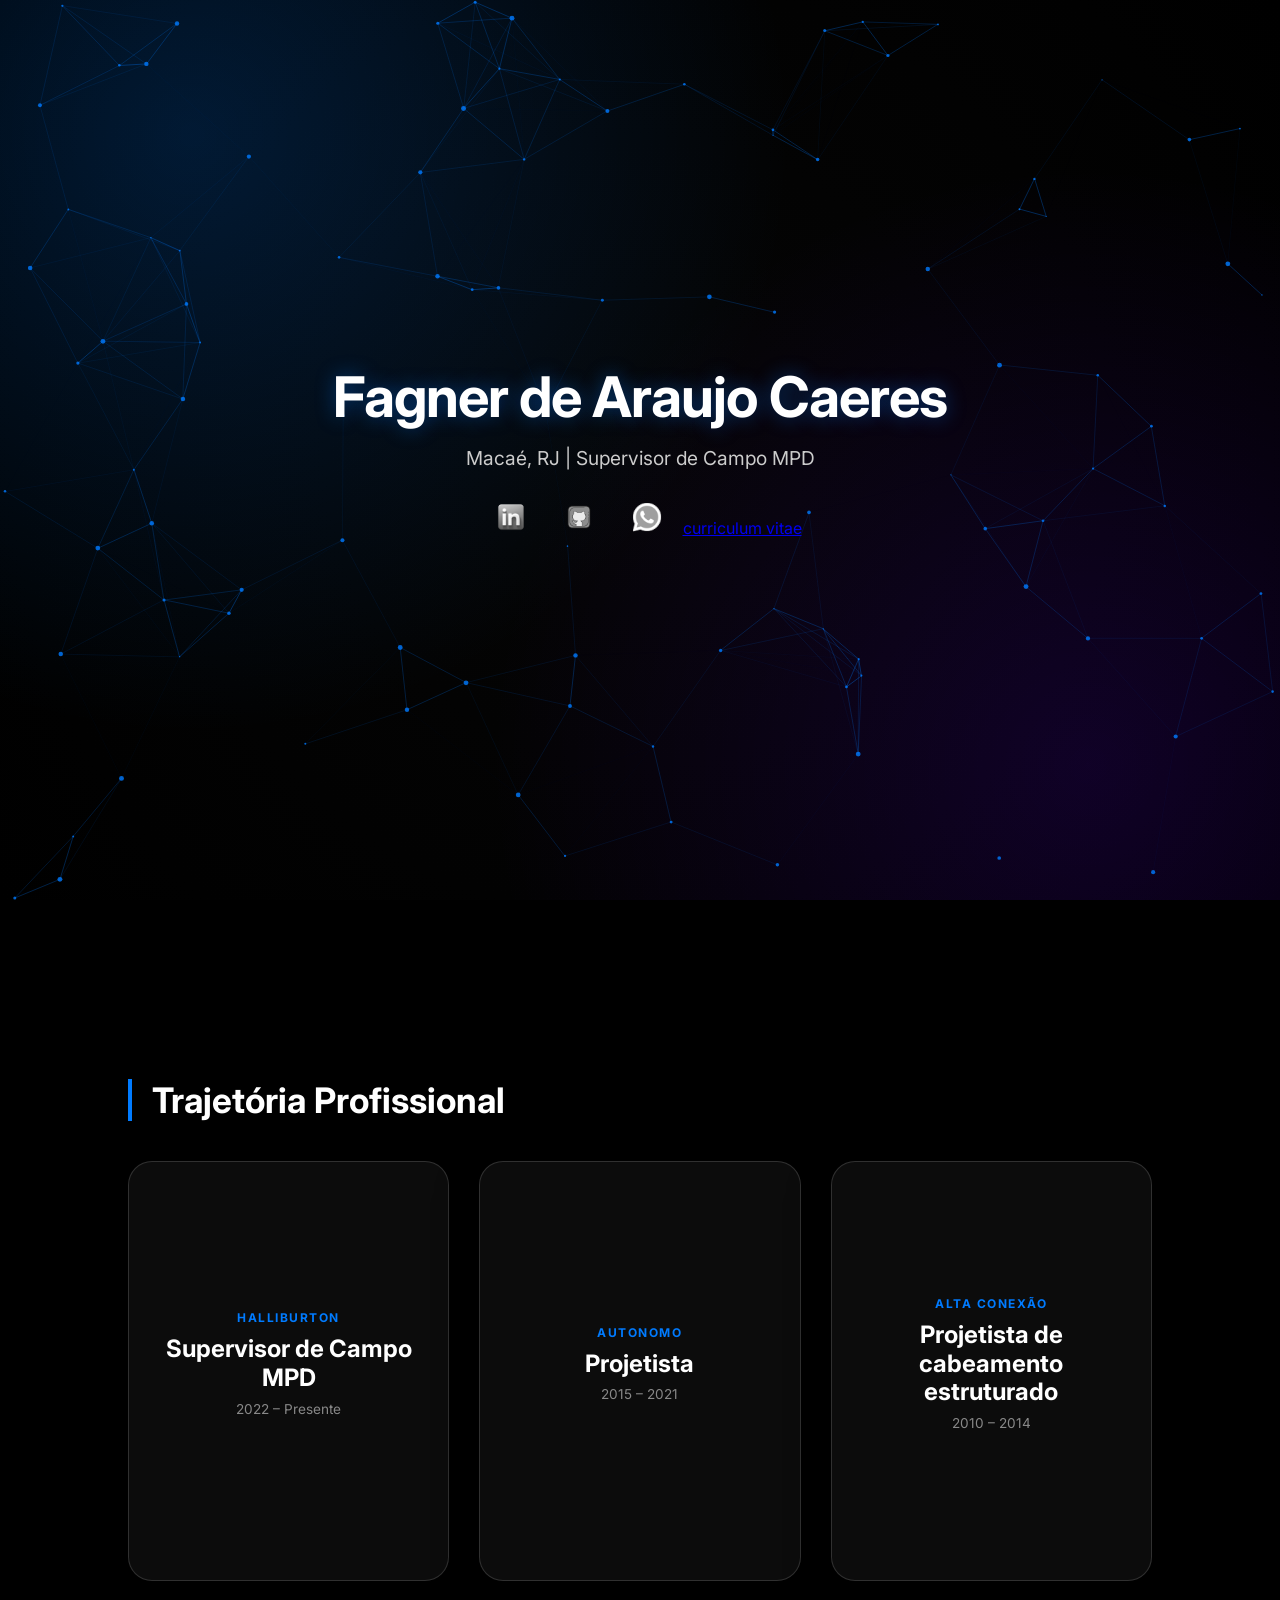
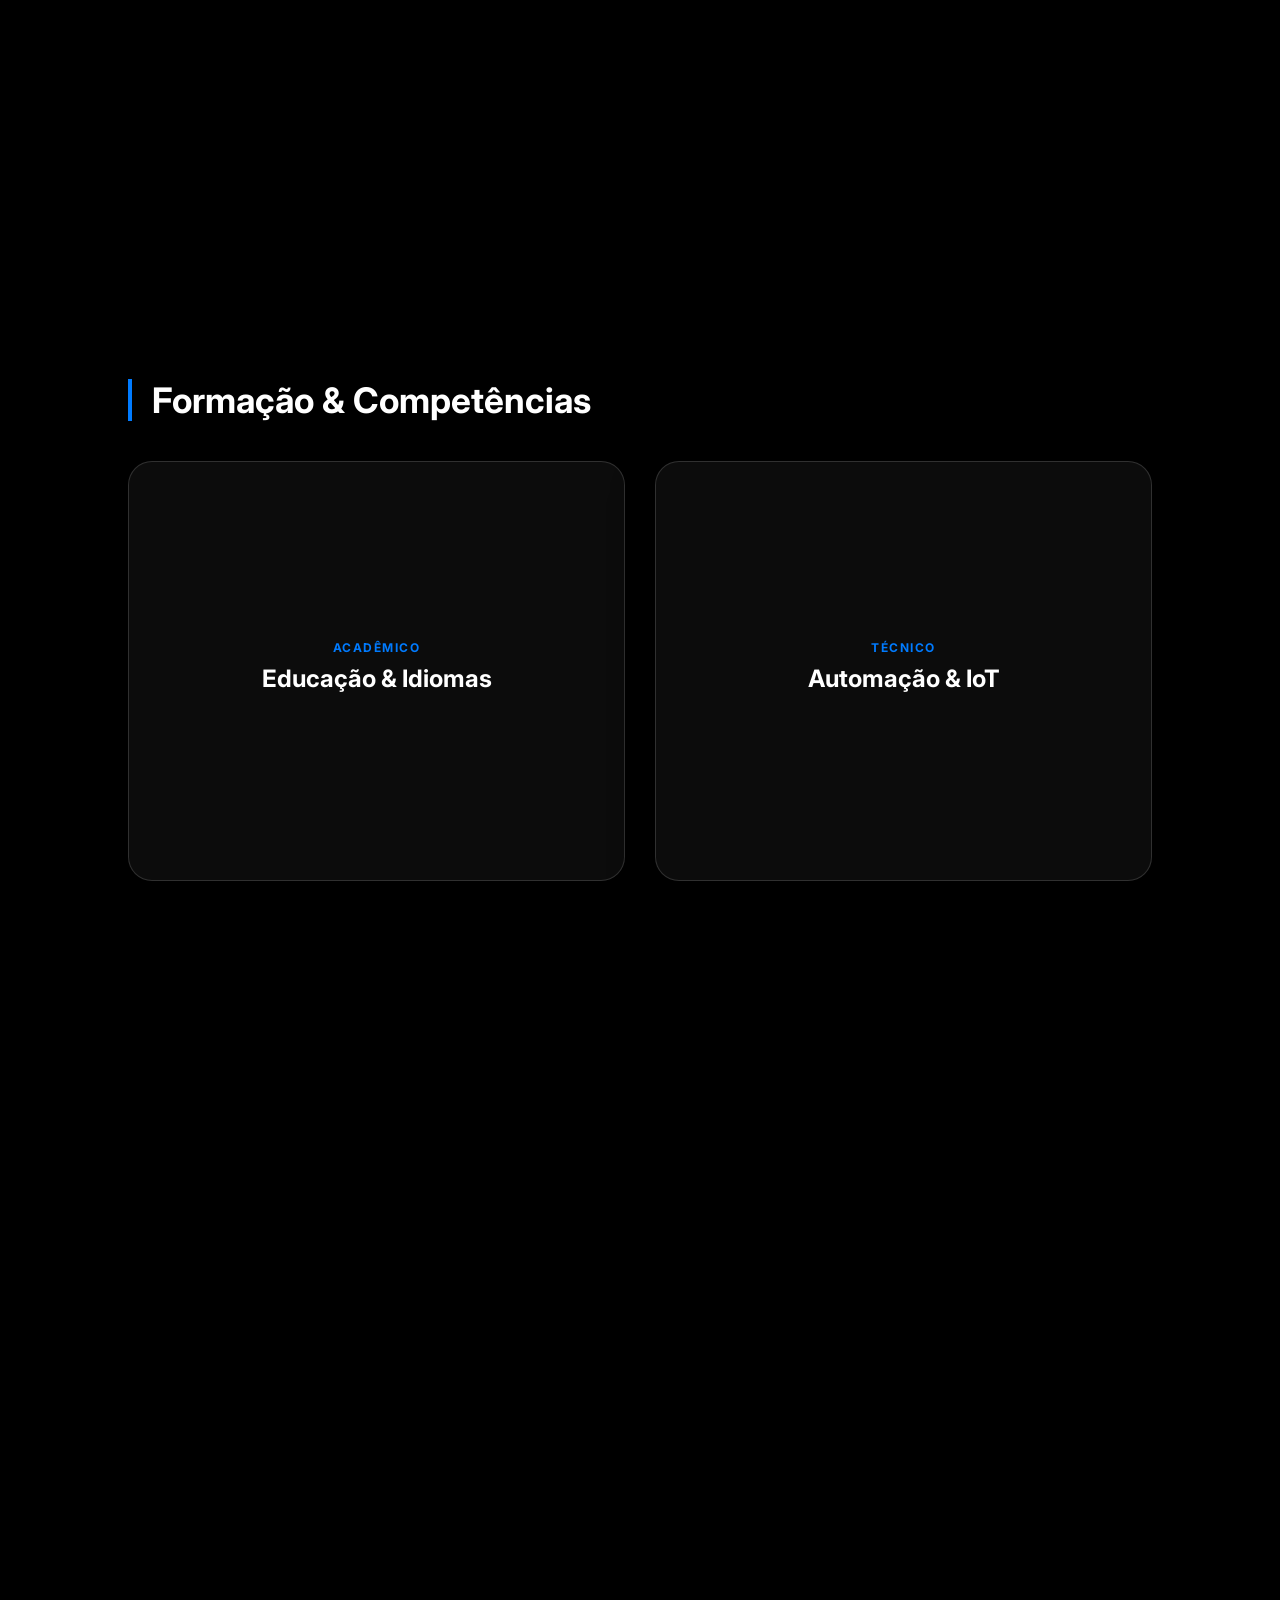
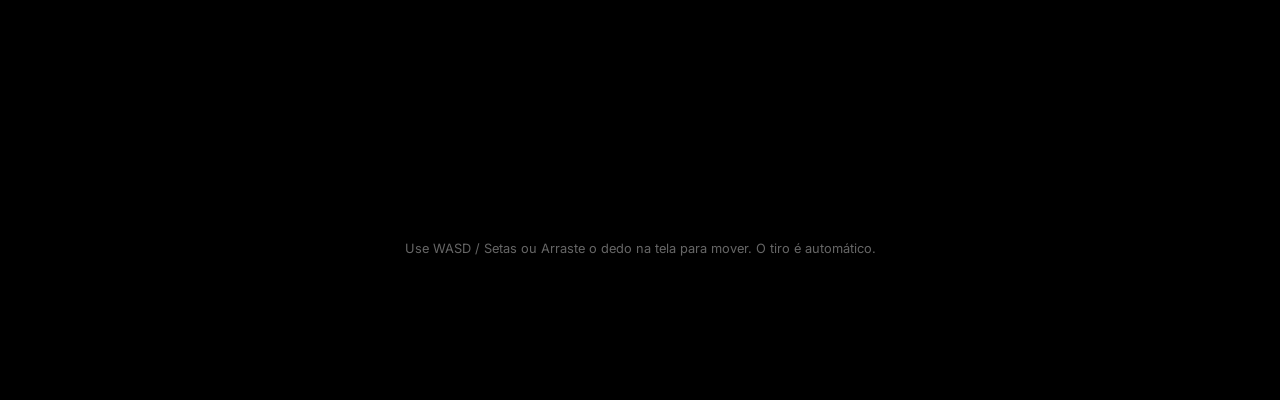
==== index.html @ dc3b594d "CV Curriculum vitae" ====
<!DOCTYPE html>
<html lang="pt-br">
<head>
    <meta charset="UTF-8">
    <meta name="viewport" content="width=device-width, initial-scale=1.0", maximum-scale=1.0, user-scalable=no>
    <title>Fagner Caeres | Automação & IIoT</title>
    <link href="https://fonts.googleapis.com/css2?family=Inter:wght@400;700&display=swap" rel="stylesheet">
    <style>
        :root {
            --bg-color: #000000;
            --accent: #007bff;
            --card-bg: rgba(20, 20, 20, 0.6);
            --bezier: cubic-bezier(0.34, 1.56, 0.64, 1); 
        }

        * { margin: 0; padding: 0; box-sizing: border-box; }

        body {
            font-family: 'Inter', sans-serif;
            background-color: var(--bg-color);
            color: white;
            overflow-x: hidden;
            min-height: 100vh;
        }

        #interactive-bg {
            position: fixed;
            top: 0; left: 0;
            width: 100%; height: 100%;
            z-index: -1;
            background: 
                radial-gradient(circle at 15% 15%, rgba(0, 123, 255, 0.2) 0%, transparent 45%),
                radial-gradient(circle at 85% 85%, rgba(100, 0, 255, 0.15) 0%, transparent 45%),
                radial-gradient(circle at 50% 50%, #050505 0%, #000 100%);
        }

        section { padding: 80px 10%; display: flex; flex-direction: column; justify-content: center; min-height: 100vh; }
        
        .hero { text-align: center; }
        .hero h1 { font-size: 3.5rem; letter-spacing: -1px; margin-bottom: 15px; text-shadow: 0 0 20px rgba(0, 123, 255, 0.4); }
        .hero p { color: #ccc; font-size: 1.2rem; }

        h2 { font-size: 2.2rem; margin-bottom: 40px; color: #fff; border-left: 4px solid var(--accent); padding-left: 20px; }

        .grid { 
            display: grid; 
            grid-template-columns: repeat(auto-fit, minmax(320px, 1fr)); 
            gap: 30px; 
            margin-bottom: 40px;
        }

        .flip-card { background-color: transparent; height: 420px; perspective: 2000px; }
        .flip-card-inner { 
            position: relative; width: 100%; height: 100%; 
            transition: transform 0.8s var(--bezier); transform-style: preserve-3d; 
        }
        .flip-card:hover .flip-card-inner { transform: rotateY(180deg) scale(1.03); }

        .flip-card-front, .flip-card-back {
            position: absolute; width: 100%; height: 100%;
            backface-visibility: hidden;
            border-radius: 24px; border: 1px solid rgba(255, 255, 255, 0.15);
            padding: 35px; display: flex; flex-direction: column; justify-content: center;
            backdrop-filter: blur(20px);
            box-shadow: 0 20px 40px rgba(0,0,0,0.5);
        }

        .flip-card-front { background: var(--card-bg); align-items: center; text-align: center; }
        .flip-card-back { 
            background: rgba(10, 10, 10, 0.98); 
            transform: rotateY(180deg); 
            border-color: var(--accent);
            align-items: flex-start;
            justify-content: flex-start;
        }

        .card-title { font-size: 1.5rem; margin-bottom: 8px; color: #fff; line-height: 1.2; }
        .card-subtitle { color: var(--accent); font-weight: 700; text-transform: uppercase; font-size: 0.75rem; letter-spacing: 1.5px; margin-bottom: 10px; }
        .card-date { color: #888; font-size: 0.85rem; margin-bottom: 15px; }

        ul { list-style: none; width: 100%; }
        li { font-size: 0.85rem; color: #ddd; margin-bottom: 10px; padding-left: 18px; position: relative; line-height: 1.4; }
        li::before { content: "•"; position: absolute; left: 0; color: var(--accent); font-size: 1.1rem; }

        .tech-stack { display: flex; gap: 12px; margin-top: auto; padding-top: 15px; flex-wrap: wrap; width: 100%; justify-content: flex-start; }
        .icon-small { width: 24px; height: 24px; }

        .icon-social { width: 34px; height: 34px; filter: grayscale(100%); transition: 0.5s var(--bezier); margin: 0 15px; }
        .icon-social:hover { filter: grayscale(0%); transform: translateY(-8px); }

        .reveal { opacity: 0; transform: translateY(40px); transition: 1s var(--bezier); }
        .reveal.active { opacity: 1; transform: translateY(0); }

        /* --- ESTILOS DO JOGO --- */
        #game-container {
            width: 100%;
            max-width: 800px;
            height: 500px;
            margin: 0 auto;
            position: relative;
            background: #000;
            border: 2px solid var(--accent);
            border-radius: 15px;
            overflow: hidden;
            cursor: crosshair;
            touch-action: none;
        }
        #gameCanvas {
            display: block;
            width: 100%;
            height: 100%;
        }
        .game-overlay {
            position: absolute;
            top: 20px;
            left: 20px;
            pointer-events: none;
        }
        .points-display { font-weight: bold; font-size: 1.2rem; color: #fff; }

        @media (max-width: 768px) { .hero h1 { font-size: 2.5rem; } .flip-card { height: 450px; } #game-container { height: 400px; } }
    </style>
</head>
<body>

    <canvas id="interactive-bg"></canvas>

    <main>
        <section class="hero">
            <h1 class="reveal">Fagner de Araujo Caeres</h1>
            <p class="reveal">Macaé, RJ | Supervisor de Campo MPD</p>
            <div class="reveal" style="margin-top: 30px;">
                <a href="https://br.linkedin.com/in/fagner-araujo-caeres-a95b04128" target="_blank"><img src="icon/icons8-linkedin-94.png" class="icon-social" alt="LinkedIn"></a>
                <a href="https://github.com/NinjaC4TII" target="_blank"><img src="icon/icons8-github-100.png" class="icon-social" alt="GitHub"></a>
                <a href="https://wa.me/5522992093408" target="_blank"><img src="icon/icons8-whatsapp-logo-48.png" class="icon-social" alt="WhatsApp"></a>
                <a href="CV_Fagner_de_Araujo_Caeres.pdf" download="CV_Fagner_de_Araujo_Caeres.pdf"> curriculum vitae </a>
            </div>
        </section>

        <section id="experiencia">
            <h2 class="reveal">Trajetória Profissional</h2>
            <div class="grid">
                <div class="flip-card reveal">
                    <div class="flip-card-inner">
                        <div class="flip-card-front">
                            <p class="card-subtitle">Halliburton</p>
                            <h3 class="card-title">Supervisor de Campo MPD</h3>
                            <p class="card-date">2022 – Presente</p>
                        </div>
                        <div class="flip-card-back">
                            <ul>
                                <li>colocar coisas importantes e legais</li>
                                <li>Operação MPD: controle de poço, rig-up, relatórios e reuniões com cliente.</li>
                                <li>Shop Leader Base: Gestão do setor MPD e logística.</li>
                                <li>Well Testing - SDAS: Teste de produção e slickline.</li>
                            </ul>
                            <div class="tech-stack">
                                <img src="icon/icons8-docker-48.png" class="icon-small" title="Docker">
                                <img src="icon/Node-Red.png" class="icon-small" title="Node-RED">
                                <img src="icon/Lorawan.png" class="icon-small" title="LoRaWAN">
                            </div>
                        </div>
                    </div>
                </div>

                <div class="flip-card reveal">
                    <div class="flip-card-inner">
                        <div class="flip-card-front">
                            <p class="card-subtitle">Autonomo</p>
                            <h3 class="card-title">Projetista</h3>
                            <p class="card-date">2015 – 2021</p>
                        </div>
                        <div class="flip-card-back">
                            <ul>
                                <li>Projetos de infraestrutura de rede e cabeamento estruturado.</li>
                                <li>Dimensionamento de sistemas de baixa tensão.</li>
                                <li>Elaboração de projetos elétricos.</li>
                            </ul>
                        </div>
                    </div>
                </div>

                <div class="flip-card reveal">
                    <div class="flip-card-inner">
                        <div class="flip-card-front">
                            <p class="card-subtitle">Alta Conexão</p>
                            <h3 class="card-title">Projetista de cabeamento estruturado</h3>
                            <p class="card-date">2010 – 2014</p>
                        </div>
                        <div class="flip-card-back">
                            <ul>
                                <li>Manutenção de fibra ótica e rádio telecomunicação.</li>
                                <li>Instalação de sistemas de energia renovável.</li>
                                <li>Infraestrutura de redes e sistemas.</li>
                            </ul>
                        </div>
                    </div>
                </div>
            </div>
        </section>

        <section id="formacao">
            <h2 class="reveal">Formação & Competências</h2>
            <div class="grid">
                <div class="flip-card reveal">
                    <div class="flip-card-inner">
                        <div class="flip-card-front">
                            <p class="card-subtitle">Acadêmico</p>
                            <h3 class="card-title">Educação & Idiomas</h3>
                        </div>
                        <div class="flip-card-back">
                            <ul>
                                <li>Engenharia da Computação (Cursando) – UCAM.</li>
                                <li>Técnico em Eletrotécnica – CNEC.</li>
                                <li>Português (Nativo) | Inglês técnico.</li>
                            </ul>
                        </div>
                    </div>
                </div>

                <div class="flip-card reveal">
                    <div class="flip-card-inner">
                        <div class="flip-card-front">
                            <p class="card-subtitle">Técnico</p>
                            <h3 class="card-title">Automação & IoT</h3>
                        </div>
                        <div class="flip-card-back">
                            <ul>
                                <li>Certificações: Well Control, T-HUET, CBSP.</li>
                                <li>Redes: MQTT, WITS, WITSML, OPC UA.</li>
                                <li>Sistemas: Linux, Docker, Node-RED.</li>
                            </ul>
                            <div class="tech-stack">
                                <img src="icon/icons8-python-100.png" class="icon-small" title="Python">
                                <img src="icon/icons8-linux-96.png" class="icon-small" title="Linux">
                            </div>
                        </div>
                    </div>
                </div>
            </div>
        </section>

        <section id="arcade">
            <h2 class="reveal">easter eggs</h2>
            <div id="game-container" class="reveal">
                <div class="game-overlay">
                    <div class="points-display">SCORE: <span id="score">0</span></div>
                </div>
                <canvas id="gameCanvas"></canvas>
            </div>
            <p style="text-align: center; margin-top: 15px; color: #666; font-size: 0.8rem;">
                Use WASD / Setas ou Arraste o dedo na tela para mover. O tiro é automático.
            </p>
        </section>
    </main>

    <script>
        const canvasBg = document.getElementById('interactive-bg');
        const ctxBg = canvasBg.getContext('2d');
        let particlesBg = [];
        const mouseBg = { x: null, y: null, radius: 200 };

        window.addEventListener('mousemove', e => { mouseBg.x = e.clientX; mouseBg.y = e.clientY; });
        window.addEventListener('mouseout', () => { mouseBg.x = null; mouseBg.y = null; });

        class ParticleBg {
            constructor() { this.init(); }
            init() {
                this.x = Math.random() * canvasBg.width;
                this.y = Math.random() * canvasBg.height;
                this.size = Math.random() * 2 + 0.5;
                this.vx = (Math.random() - 0.5) * 0.4; 
                this.vy = (Math.random() - 0.5) * 0.4;
            }
            update() {
                this.x += this.vx; this.y += this.vy;
                if (this.x < 0 || this.x > canvasBg.width) this.vx *= -1;
                if (this.y < 0 || this.y > canvasBg.height) this.vy *= -1;
                if (mouseBg.x != null) {
                    let dx = this.x - mouseBg.x;
                    let dy = this.y - mouseBg.y;
                    let dist = Math.sqrt(dx * dx + dy * dy);
                    if (dist < mouseBg.radius) {
                        let force = (mouseBg.radius - dist) / mouseBg.radius;
                        this.x += (dx / dist) * force * 2;
                        this.y += (dy / dist) * force * 2;
                    }
                }
            }
            draw() {
                ctxBg.fillStyle = 'rgba(0, 123, 255, 0.8)';
                ctxBg.beginPath(); ctxBg.arc(this.x, this.y, this.size, 0, Math.PI * 2); ctxBg.fill();
            }
        }

        function initBg() {
            canvasBg.width = window.innerWidth;
            canvasBg.height = window.innerHeight;
            particlesBg = [];
            for (let i = 0; i < 100; i++) particlesBg.push(new ParticleBg());
        }

        function animateBg() {
            ctxBg.clearRect(0, 0, canvasBg.width, canvasBg.height);
            particlesBg.forEach((p, i) => {
                p.update(); p.draw();
                for (let j = i + 1; j < particlesBg.length; j++) {
                    let dx = p.x - particlesBg[j].x;
                    let dy = p.y - particlesBg[j].y;
                    let d = Math.sqrt(dx * dx + dy * dy);
                    if (d < 150) {
                        ctxBg.strokeStyle = `rgba(0, 123, 255, ${0.4 * (1 - d / 150)})`;
                        ctxBg.lineWidth = 1;
                        ctxBg.beginPath(); ctxBg.moveTo(p.x, p.y); ctxBg.lineTo(particlesBg[j].x, particlesBg[j].y); ctxBg.stroke();
                    }
                }
            });
            requestAnimationFrame(animateBg);
        }
        window.addEventListener('resize', initBg);
        initBg(); animateBg();

        const observer = new IntersectionObserver(entries => {
            entries.forEach(entry => { if (entry.isIntersecting) entry.target.classList.add('active'); });
        }, { threshold: 0.1 });
        document.querySelectorAll('.reveal').forEach(el => observer.observe(el));
    </script>

<script>
    const canvas = document.getElementById('gameCanvas');
    const ctx = canvas.getContext('2d');
    const scoreEl = document.getElementById('score');

    const catImg = new Image();
    catImg.src = 'Img/gatinho.png'; 

    let catState = 'normal';
    let catTimer = 0;
    let catOpacity = 1.0;
    let gameStarted = false; 
    let gameActive = false;  

    // --- VISUAIS ---
    let stars = [];
    const numStars = 100;
    let gridOffset = 0; 
    
    let score = 0;
    let frame = 0;
    let killedSubBosses = 0;
    let bossLevel = 0; 
    let bossInTransition = false;
    let slowMo = 1.0;
    let convoyDirection = 1; 

    // --- Musicas e sonss ---
    const sfxTiro = new Audio('tiro.mp3');
    const sfxExplosao = new Audio('explosao.wav');

    const musicas = [
        'musica 1.mp3',
        'musica 2.mp3',
        'musica 3.mp3',
        'musica 4.mp3',
        'musica 5.mp3'
    ];
    let musicaAtualIndex = 0;
    let playlistAleatoria = false;
    const playerMusica = new Audio();
    
    let fadeInterval = null;

    function tocarSomSeguro(audioObj, vol = 1.0) {
        if (!audioObj) return;
        try {
            let som = audioObj.cloneNode();
            som.volume = vol;
            let playPromise = som.play();
            if (playPromise !== undefined) {
                playPromise.catch(e => {});
            }
        } catch (e) {}
    }

    function tocarProximaMusica() {
        if (playlistAleatoria) {
            let novoIndex;
            do {
                novoIndex = Math.floor(Math.random() * musicas.length);
            } while (novoIndex === musicaAtualIndex);
            musicaAtualIndex = novoIndex;
        } else {
            musicaAtualIndex++;
            if (musicaAtualIndex >= musicas.length) {
                playlistAleatoria = true;
                tocarProximaMusica();
                return;
            }
        }
        try {
            playerMusica.src = musicas[musicaAtualIndex];
            playerMusica.volume = 0.4;
            let playPromise = playerMusica.play();
            if (playPromise !== undefined) playPromise.catch(e => {});
        } catch(e) {}
    }

    playerMusica.addEventListener('ended', tocarProximaMusica);

    function fadeOutMusic(duration) {
        if (fadeInterval) clearInterval(fadeInterval);
        
        let startVol = playerMusica.volume;
        let steps = 50; 
        let stepTime = duration / steps;
        let volStep = startVol / steps;
        let currentStep = 0;

        fadeInterval = setInterval(() => {
            currentStep++;
            let newVol = startVol - (volStep * currentStep);
            
            if (newVol <= 0.01) {
                playerMusica.pause();
                playerMusica.volume = 0;
                clearInterval(fadeInterval);
            } else {
                playerMusica.volume = newVol;
            }
        }, stepTime);
    }

    function resizeGame() {
        const container = document.getElementById('game-container');
        if(container) {
            canvas.width = container.clientWidth;
            canvas.height = container.clientHeight;
            initStars(); 
        }
    }

    function initStars() {
        stars = [];
        for(let i=0; i<numStars; i++) {
            stars.push({
                x: Math.random() * canvas.width,
                y: Math.random() * canvas.height * 0.4,
                size: Math.random() * 2,
                speed: 0.1 + Math.random() * 0.3,
                opacity: Math.random(),
                blinkSpeed: Math.random() * 0.05
            });
        }
    }

    window.addEventListener('resize', resizeGame);
    setTimeout(resizeGame, 50);

    const keys = {};
    window.addEventListener('keydown', e => keys[e.code] = true);
    window.addEventListener('keyup', e => keys[e.code] = false);

    function initGame() {
        score = 0;
        if(scoreEl) scoreEl.innerText = score;
        gameActive = true;
        gameStarted = true;
        slowMo = 1.0;
        player.lives = 3;
        player.x = canvas.width / 2;
        player.y = canvas.height - 80;
        bullets = [];
        enemies = [];
        particles = [];
        catOpacity = 1.0;
        catState = 'normal';

        if (fadeInterval) clearInterval(fadeInterval); 
        
        try {
            if (playerMusica.paused || playerMusica.volume === 0) {
                if (!playerMusica.src || playerMusica.src.endsWith("undefined") || playerMusica.src === "") {
                    playerMusica.src = musicas[0];
                    musicaAtualIndex = 0;
                    playlistAleatoria = false;
                }
                playerMusica.volume = 0.4; 
                let playPromise = playerMusica.play();
                if (playPromise !== undefined) playPromise.catch(e => {});
            } else {
                playerMusica.volume = 0.4; 
            }
        } catch(e) {}
    }

    // --- CONTROLES UNIVERSAIS (MOUSE E TOQUE BLINDADOS) ---
    // A linha mágica que avisa o celular para focar no jogo e não na rolagem da página
    canvas.style.touchAction = 'none';

    function getPointerPos(e) {
        const rect = canvas.getBoundingClientRect();
        const clientX = e.touches && e.touches.length > 0 ? e.touches[0].clientX : e.clientX;
        const clientY = e.touches && e.touches.length > 0 ? e.touches[0].clientY : e.clientY;
        
        // Essa conta garante a precisão exata do toque na tela
        return {
            x: (clientX - rect.left) * (canvas.width / rect.width),
            y: (clientY - rect.top) * (canvas.height / rect.height)
        };
    }

    let isDragging = false;

    function handleInputDown(e) {
        if (e.type === 'touchstart') e.preventDefault();
        
        const pos = getPointerPos(e);

        if (!gameStarted) {
            if (pos.x > canvas.width/2 - 70 && pos.x < canvas.width/2 + 70 &&
                pos.y > canvas.height/2 - 25 && pos.y < canvas.height/2 + 25) {
                initGame();
            }
        } else if (gameStarted && !gameActive && particles.length === 0) {
            if (pos.x > canvas.width/2 - 70 && pos.x < canvas.width/2 + 70 &&
                pos.y > canvas.height/2 + 100 && pos.y < canvas.height/2 + 150) {
                initGame();
            }
        } else if (gameActive) {
            isDragging = true;
            player.x = Math.max(25, Math.min(canvas.width - 25, pos.x));
            player.y = Math.max(25, Math.min(canvas.height - 25, pos.y - 40));
        }
    }

    function handleInputMove(e) {
        if (e.type === 'touchmove') e.preventDefault(); 
        
        if (gameActive && (isDragging || e.type === 'touchmove')) {
            const pos = getPointerPos(e);
            player.x = Math.max(25, Math.min(canvas.width - 25, pos.x));
            // O '- 40' mantém a nave um pouco acima do dedo para você poder ver os tiros!
            player.y = Math.max(25, Math.min(canvas.height - 25, pos.y - 40));
        }
    }

    function handleInputUp(e) {
        isDragging = false;
    }

    // Eventos de Mouse (Para jogar pelo PC arrastando o mouse)
    canvas.addEventListener('mousedown', handleInputDown);
    canvas.addEventListener('mousemove', handleInputMove);
    canvas.addEventListener('mouseup', handleInputUp);
    canvas.addEventListener('mouseleave', handleInputUp);

    // Eventos de Toque (Para jogar pelo Celular)
    canvas.addEventListener('touchstart', handleInputDown, { passive: false });
    canvas.addEventListener('touchmove', handleInputMove, { passive: false });
    canvas.addEventListener('touchend', handleInputUp);
    canvas.addEventListener('touchcancel', handleInputUp);
    // ------------------------------------------------------

    function drawBackgroundEffects() {
        let grad = ctx.createLinearGradient(0, 0, 0, canvas.height * 0.4);
        grad.addColorStop(0, "#050011");
        grad.addColorStop(1, "#1a0033");
        ctx.fillStyle = grad;
        ctx.fillRect(0, 0, canvas.width, canvas.height * 0.4);

        ctx.fillStyle = "white";
        stars.forEach(s => {
            s.x -= s.speed * slowMo; 
            s.opacity += s.blinkSpeed;
            if (s.opacity > 1 || s.opacity < 0) s.blinkSpeed *= -1;
            if (s.x < 0) s.x = canvas.width;
            
            ctx.globalAlpha = Math.abs(s.opacity);
            ctx.fillRect(s.x, s.y, s.size, s.size);
        });
        ctx.globalAlpha = 1.0;

        ctx.save();
        const vpX = canvas.width / 2; 
        const vpY = canvas.height * 0.4; 
        
        const beatSpeed = 0.15;
        const beatPulse = Math.abs(Math.sin(frame * beatSpeed)); 
        const currentHue = (280 + (frame * 0.2)) % 360; 
        
        ctx.strokeStyle = `hsla(${currentHue}, 100%, 60%, ${0.3 + (beatPulse * 0.5)})`;
        ctx.lineWidth = 1 + (beatPulse * 1.5); 

        ctx.beginPath();
        const numVerticals = 30;
        const spacingBottom = 120; 
        for (let i = -numVerticals; i <= numVerticals; i++) {
            let xAtBottom = vpX + (i * spacingBottom);
            ctx.moveTo(vpX, vpY);
            ctx.lineTo(xAtBottom, canvas.height);
        }
        ctx.stroke();

        const numHorizontals = 20;
        const speed = 4 * slowMo;
        gridOffset = (gridOffset + speed) % 100;
        
        ctx.beginPath();
        for (let i = 0; i < numHorizontals; i++) {
            let normalizedPos = (i * 100 + gridOffset) / (numHorizontals * 100); 
            let y = vpY + Math.pow(normalizedPos, 3) * (canvas.height - vpY);

            if (y > vpY) {
                ctx.moveTo(0, y);
                ctx.lineTo(canvas.width, y);
            }
        }
        ctx.stroke();

        ctx.shadowBlur = 15 + (beatPulse * 10);
        ctx.shadowColor = `hsl(${currentHue}, 100%, 50%)`;
        ctx.fillStyle = "white";
        ctx.fillRect(0, vpY - 2, canvas.width, 3);
        
        ctx.restore();
    }

    function getRandomNeonColor() {
        const colors = ["#ff00ff", "#00ffff", "#ffff00", "#ff0000", "#00ff00", "#ff8000"];
        return colors[Math.floor(Math.random() * colors.length)];
    }

    function clearScreen() {
        enemies.forEach(e => {
            if (!e.isBoss) {
                for(let j=0; j<10; j++) particles.push(new Particle(e.x, e.y, e.color));
                e.hp = 0;
            }
        });
        bullets = bullets.filter(b => b.isPlayer);
    }

    function drawCatHUD() {
        if (catOpacity <= 0) return;
        if (!catImg.complete || catImg.width === 0) return; 

        ctx.save();
        ctx.globalAlpha = catOpacity;
        const sw = catImg.width / 3;
        const sh = catImg.height;
        let sx = 0;
        if (catState === 'happy') sx = sw;
        else if (catState === 'sad') sx = sw * 2;
        const displaySize = 80;
        const padding = 20;
        const hudX = padding;
        const hudY = canvas.height - displaySize - padding;
        ctx.drawImage(catImg, sx, 0, sw, sh, hudX, hudY, displaySize, displaySize);
        const barW = 20; const barH = 8; const barSpacing = 5;
        const barStartY = hudY + displaySize + 8;
        for (let i = 0; i < 3; i++) {
            ctx.lineWidth = 2;
            if (i < player.lives) {
                ctx.fillStyle = "#ff0044";
                ctx.fillRect(hudX + (i * (barW + barSpacing)), barStartY, barW, barH);
            }
            ctx.strokeStyle = "#ff0044";
            ctx.strokeRect(hudX + (i * (barW + barSpacing)), barStartY, barW, barH);
        }
        ctx.restore();
        if (catTimer > 0) {
            catTimer--;
            if (catTimer <= 0 && gameActive) catState = 'normal';
        }
        if (gameStarted && !gameActive) {
            catState = 'sad';
            catOpacity -= 0.01;
        }
    }

    function setCatFace(state, durationFrames) {
        catState = state;
        catTimer = durationFrames;
    }

    class Particle {
        constructor(x, y, color) {
            this.x = x; this.y = y;
            this.vx = (Math.random() - 0.5) * 5;
            this.vy = (Math.random() - 0.5) * 5;
            this.life = 1.0;
            this.color = color;
            this.size = Math.random() * 3 + 2;
        }
        draw() {
            ctx.globalAlpha = this.life;
            ctx.strokeStyle = this.color;
            ctx.strokeRect(this.x, this.y, this.size, this.size);
            ctx.globalAlpha = 1.0;
        }
        update() {
            this.x += this.vx * slowMo;
            this.y += this.vy * slowMo;
            this.life -= 0.008;
        }
    }

    class Player {
        constructor() {
            this.w = 40; this.h = 40;
            this.x = canvas.width / 2; this.y = canvas.height - 80;
            this.speed = 5; this.lives = 3;
            this.color = "#00f2ff";
        }
        draw() {
            if (!gameActive && slowMo < 1 && gameStarted) return;
            ctx.lineWidth = 2;
            ctx.strokeStyle = this.color;
            ctx.strokeRect(this.x - 6, this.y - 10, 12, 15);
            ctx.strokeRect(this.x - 15, this.y, 30, 12);
            ctx.strokeRect(this.x - 25, this.y + 4, 12, 6);
            ctx.strokeRect(this.x + 13, this.y + 4, 12, 6);
        }
        update() {
            if (bossInTransition || !gameActive) return;
            if (keys['KeyA'] || keys['ArrowLeft']) this.x -= this.speed;
            if (keys['KeyD'] || keys['ArrowRight']) this.x += this.speed;
            if (keys['KeyW'] || keys['ArrowUp']) this.y -= this.speed;
            if (keys['KeyS'] || keys['ArrowDown']) this.y += this.speed;
            this.x = Math.max(25, Math.min(canvas.width - 25, this.x));
            this.y = Math.max(25, Math.min(canvas.height - 25, this.y));
            
            if (frame % 25 === 0) { 
                bullets.push(new Bullet(this.x - 18, this.y, -6, true));
                bullets.push(new Bullet(this.x + 18, this.y, -6, true));
                
                tocarSomSeguro(sfxTiro, 0.15);
            }
        }
    }

    class Bullet {
        constructor(x, y, vy, isPlayer, vx = 0) {
            this.x = x; this.y = y; 
            this.vy = isPlayer ? vy : vy * 0.9;
            this.vx = isPlayer ? vx : vx * 0.9;
            this.isPlayer = isPlayer;
            this.color = isPlayer ? "#00f2ff" : getRandomNeonColor();
        }
        draw() {
            ctx.strokeStyle = this.color;
            ctx.lineWidth = 2;
            ctx.strokeRect(this.x - 2, this.y, 4, 10);
        }
        update() { this.y += this.vy * slowMo; this.x += this.vx * slowMo; }
    }

    class Enemy {
        constructor(type, xOffset = 0, vxOverride = 0, bLevel = 1) {
            this.type = type;
            this.isBoss = type === 'boss' || type === 'subboss';
            this.w = type === 'boss' ? 140 : (type === 'subboss' ? 75 : 35);
            this.h = this.w;
            this.x = xOffset || Math.random() * (canvas.width - this.w) + this.w/2;
            this.y = -this.h;
            this.shape = Math.floor(Math.random() * 2); 
            this.shipStyle = Math.floor(Math.random() * 3);
            this.bLevel = bLevel;
            let hpMult = 1 + (bLevel * 0.8);
            this.shootRate = type === 'subboss' ? 180 : Math.max(25, 80 - (bLevel * 15));
            this.maxHp = type === 'boss' ? 100 * hpMult : (type === 'subboss' ? 30 * hpMult : 2);
            this.hp = this.maxHp;
            this.speed = this.isBoss ? 0.4 : 0.6;
            this.vx = vxOverride || (this.isBoss ? 1.0 : 0);
            this.color = getRandomNeonColor();
            this.dramaticMode = this.isBoss;
            this.timer = 0;
        }
        draw() {
            ctx.strokeStyle = this.color;
            ctx.lineWidth = 2;
            ctx.beginPath();
            if (this.type === 'meteor') {
                if (this.shape === 0) ctx.strokeRect(this.x-15, this.y-15, 30, 30);
                else { ctx.arc(this.x, this.y, 16, 0, Math.PI*2); ctx.stroke(); }
            } else if (this.type === 'ship') {
                if (this.shipStyle === 0) {
                    ctx.strokeRect(this.x - 17, this.y, 34, 10);
                    ctx.strokeRect(this.x - 5, this.y - 10, 10, 25);
                } else if (this.shipStyle === 1) {
                    ctx.strokeRect(this.x - 20, this.y - 5, 40, 15);
                    ctx.strokeRect(this.x - 8, this.y + 10, 16, 5);
                } else {
                    ctx.moveTo(this.x, this.y + 15); ctx.lineTo(this.x - 15, this.y - 10); ctx.lineTo(this.x + 15, this.y - 10);
                    ctx.closePath(); ctx.stroke();
                }
            } else {
                ctx.strokeRect(this.x - this.w/2, this.y, this.w, this.h/3);
                ctx.strokeRect(this.x - this.w/4, this.y - 15, this.w/2, 15);
            }
        }
        update() {
            if (this.dramaticMode) {
                if (this.y < 100) { this.y += 0.4 * slowMo; bossInTransition = true; return; }
                else {
                    this.timer++;
                    if (this.timer < 60) return;
                    bossInTransition = false;
                    this.dramaticMode = false;
                }
            }
            this.y += this.speed * slowMo;
            this.x += this.vx * slowMo;
            if (this.isBoss) {
                if (this.x < 70 || this.x > canvas.width - 70) this.vx *= -1;
                if (this.y > canvas.height/3 || this.y < 50) this.speed *= -1;
                if (frame % this.shootRate === 0 && !this.dramaticMode) {
                    if (this.type === 'subboss') {
                        bullets.push(new Bullet(this.x, this.y + 20, 3, false));
                        bullets.push(new Bullet(this.x - 15, this.y + 15, 2.8, false, -0.5));
                        bullets.push(new Bullet(this.x + 15, this.y + 15, 2.8, false, 0.5));
                    } else {
                        let projectiles = 6 + (this.bLevel * 2);
                        for(let i=0; i<projectiles; i++) {
                            let a = (i * (Math.PI*2/projectiles)) + (frame * 0.02);
                            bullets.push(new Bullet(this.x, this.y, Math.sin(a)*1.8, false, Math.cos(a)*1.8));
                        }
                    }
                }
            } else if (this.type === 'ship' && frame % 180 === 0) {
                bullets.push(new Bullet(this.x, this.y + 10, 2.5, false));
            }
        }
    }

    const player = new Player();
    let bullets = []; let enemies = []; let particles = [];

    function triggerDeath() {
        if (!gameActive) return;
        gameActive = false;
        slowMo = 0.15; 
        
        tocarSomSeguro(sfxExplosao, 0.5);
        
        fadeOutMusic(2500);

        for(let i=0; i<100; i++) particles.push(new Particle(player.x, player.y, getRandomNeonColor()));
        setCatFace('sad', 9999);
    }

    function spawn() {
        if (bossInTransition || !gameActive) return;
        let nextBoss = 0;
        let currentBLevel = 1;
        if (killedSubBosses >= 18 && bossLevel < 3) { nextBoss = 1; currentBLevel = 3; }
        else if (killedSubBosses >= 9 && bossLevel < 2) { nextBoss = 1; currentBLevel = 2; }
        else if (killedSubBosses >= 3 && bossLevel < 1) { nextBoss = 1; currentBLevel = 1; }
        if (nextBoss > 0) {
            clearScreen();
            enemies = enemies.filter(e => e.isBoss); 
            enemies.push(new Enemy('boss', canvas.width/2, 0, currentBLevel));
            bossLevel = currentBLevel;
            return;
        }
        if (score > 0 && score % 1500 < 50 && !enemies.some(e => e.isBoss)) {
            if (!enemies.some(e => e.type === 'subboss')) {
                clearScreen();
                let sLevel = Math.floor(killedSubBosses / 3) + 1;
                enemies.push(new Enemy('subboss', 0, 0, sLevel));
            }
        }
        if (!enemies.some(e => e.isBoss)) {
            if (frame % 250 === 0) enemies.push(new Enemy('meteor'));
            if (frame % 650 === 0) {
                let startX = convoyDirection > 0 ? -50 : canvas.width + 50;
                let vx = convoyDirection > 0 ? 0.9 : -0.9;
                let ry = 80 + Math.random() * 100;
                let s = new Enemy('ship', startX, vx);
                s.y = ry; s.speed = 0; enemies.push(s);
                convoyDirection *= -1; 
            }
        }
    }

    function checkCollision(a, b) {
        let dist = Math.sqrt((a.x - b.x)**2 + (a.y - b.y)**2);
        return dist < ((a.w || 30)/2 + (b.w || 15)/2);
    }

    function drawButton(text, y) {
        ctx.strokeStyle = "#00f2ff"; ctx.lineWidth = 3;
        ctx.strokeRect(canvas.width/2 - 70, y - 25, 140, 50);
        ctx.fillStyle = "white"; ctx.font = "bold 20px Inter";
        ctx.fillText(text, canvas.width/2, y + 7);
    }

    function gameLoop() {
        if (!canvas.width || !canvas.height) {
            requestAnimationFrame(gameLoop);
            return;
        }

        ctx.fillStyle = "black"; 
        ctx.fillRect(0, 0, canvas.width, canvas.height);

        drawBackgroundEffects();

        if (!gameStarted) {
            let titleSize = Math.min(50, canvas.width / 7); 
            ctx.fillStyle = "white"; ctx.textAlign = "center";
            ctx.font = "bold " + titleSize + "px Inter"; 
            ctx.fillText("SPACE NEON", canvas.width/2, canvas.height/2 - 80);
            drawButton("START", canvas.height/2);
        }

        if (gameActive) {
            player.update();
            player.draw();
            spawn();
        }

        if (gameStarted) drawCatHUD();

        particles.forEach((p, i) => {
            p.update(); p.draw();
            if (p.life <= 0) particles.splice(i, 1);
        });

        bullets = bullets.filter(b => {
            b.update(); b.draw();
            if (!b.isPlayer && gameActive && checkCollision(b, player)) {
                player.lives--;
                setCatFace('sad', 120);
                
                tocarSomSeguro(sfxExplosao, 0.4);

                if (player.lives <= 0) triggerDeath();
                return false;
            }
            return b.y > -50 && b.y < canvas.height + 50;
        });

        enemies = enemies.filter(e => {
            e.update(); e.draw();
            if (gameActive && checkCollision(player, e)) {
                player.lives--;
                setCatFace('sad', 120);
                
                tocarSomSeguro(sfxExplosao, 0.4);

                if (player.lives <= 0) triggerDeath();
                return false;
            }
            bullets.forEach((b, bi) => {
                if (b.isPlayer && checkCollision(b, e)) {
                    e.hp--;
                    bullets.splice(bi, 1);
                    if (e.hp <= 0) {

                        tocarSomSeguro(sfxExplosao, 0.25);

                        if (e.isBoss) {
                            if (e.type === 'subboss') killedSubBosses++;
                            setCatFace('happy', 120);
                        }
                        score += (e.type === 'boss' ? 1000 : (e.type === 'subboss' ? 300 : 50));
                        if(scoreEl) scoreEl.innerText = score;
                        for(let j=0; j<20; j++) particles.push(new Particle(e.x, e.y, e.color));
                    }
                }
            });
            return e.hp > 0 && e.y < canvas.height + 150 && e.x > -200 && e.x < canvas.width + 200;
        });

        if (gameStarted && !gameActive && particles.length === 0) {
            let overSize = Math.min(40, canvas.width / 8); 
            ctx.fillStyle = "white"; ctx.textAlign = "center";
            ctx.font = "bold " + overSize + "px Inter"; 
            ctx.fillText("GAME OVER", canvas.width/2, canvas.height/2);
            ctx.font = "20px Inter"; 
            ctx.fillText("SCORE: " + score, canvas.width/2, canvas.height/2 + 50);
            drawButton("RESTART", canvas.height/2 + 125);
        }

        frame++;
        requestAnimationFrame(gameLoop);
    }
    
    gameLoop();
</script>
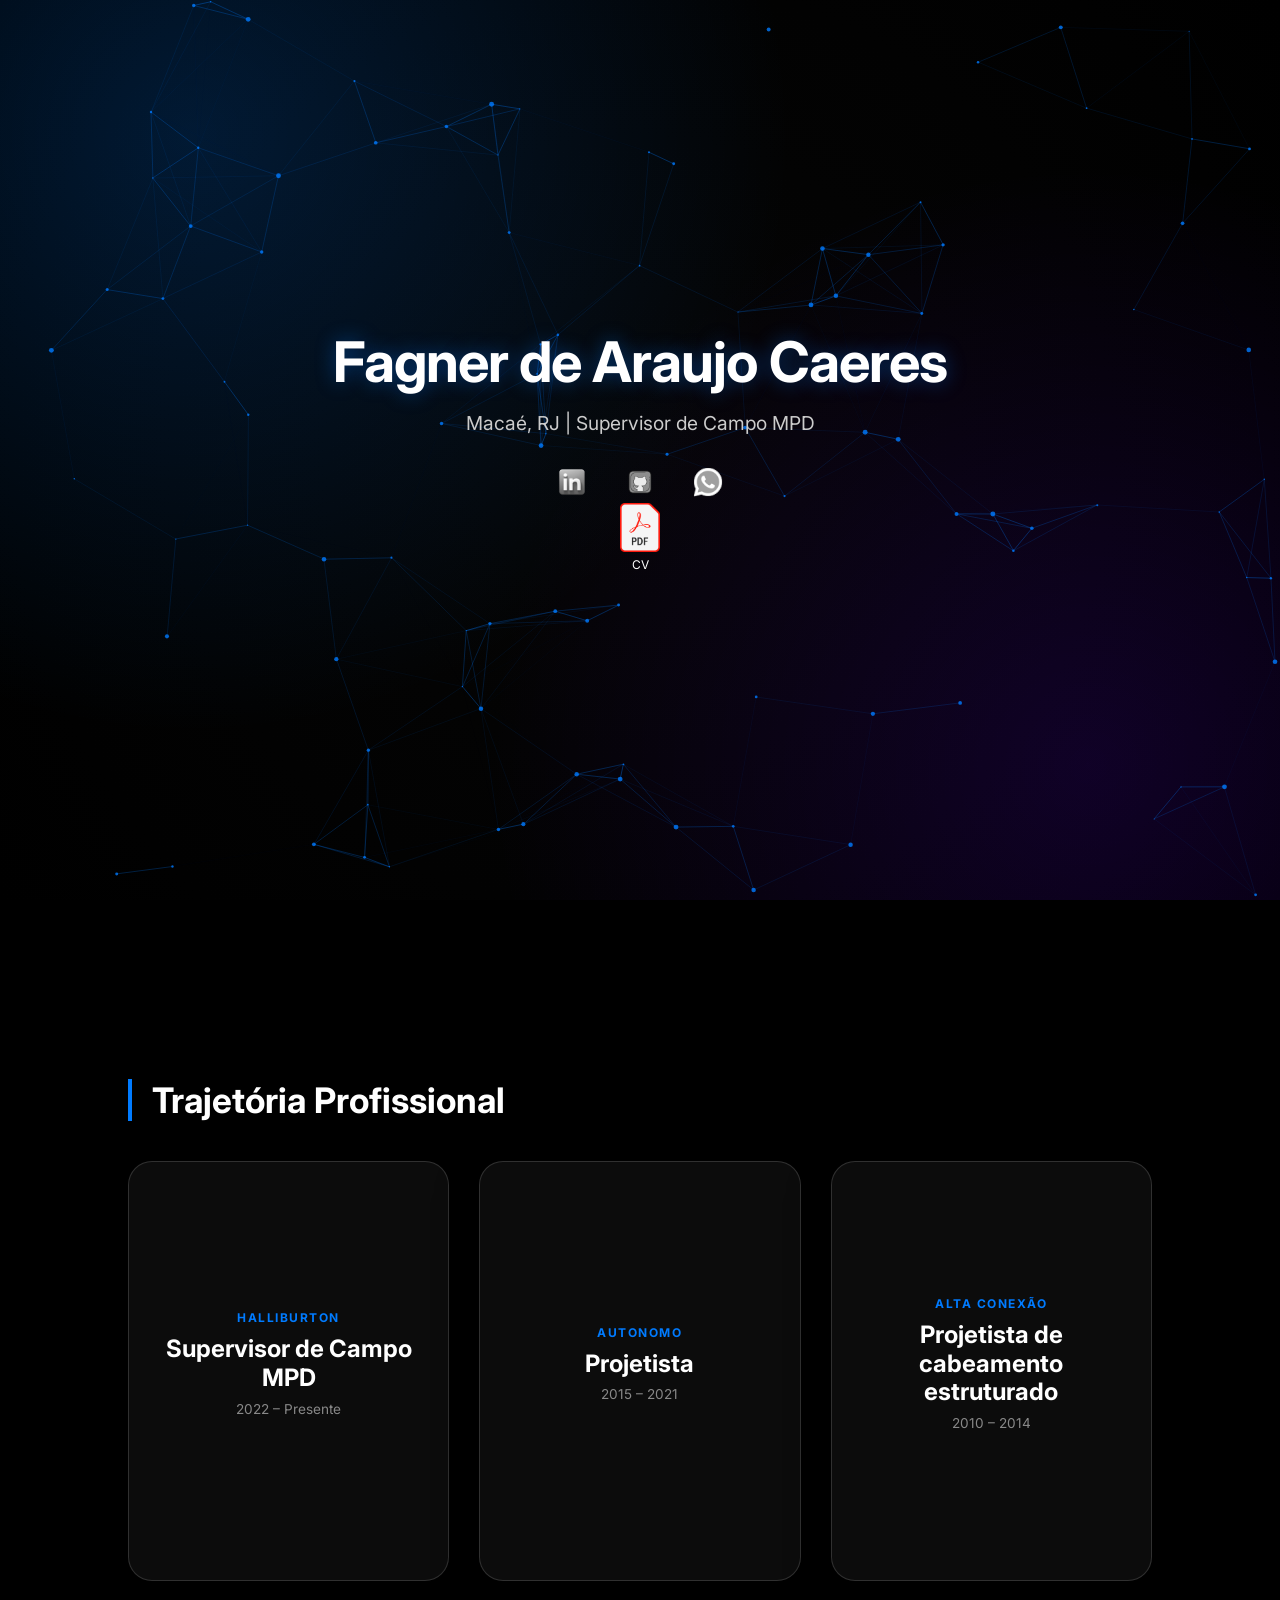
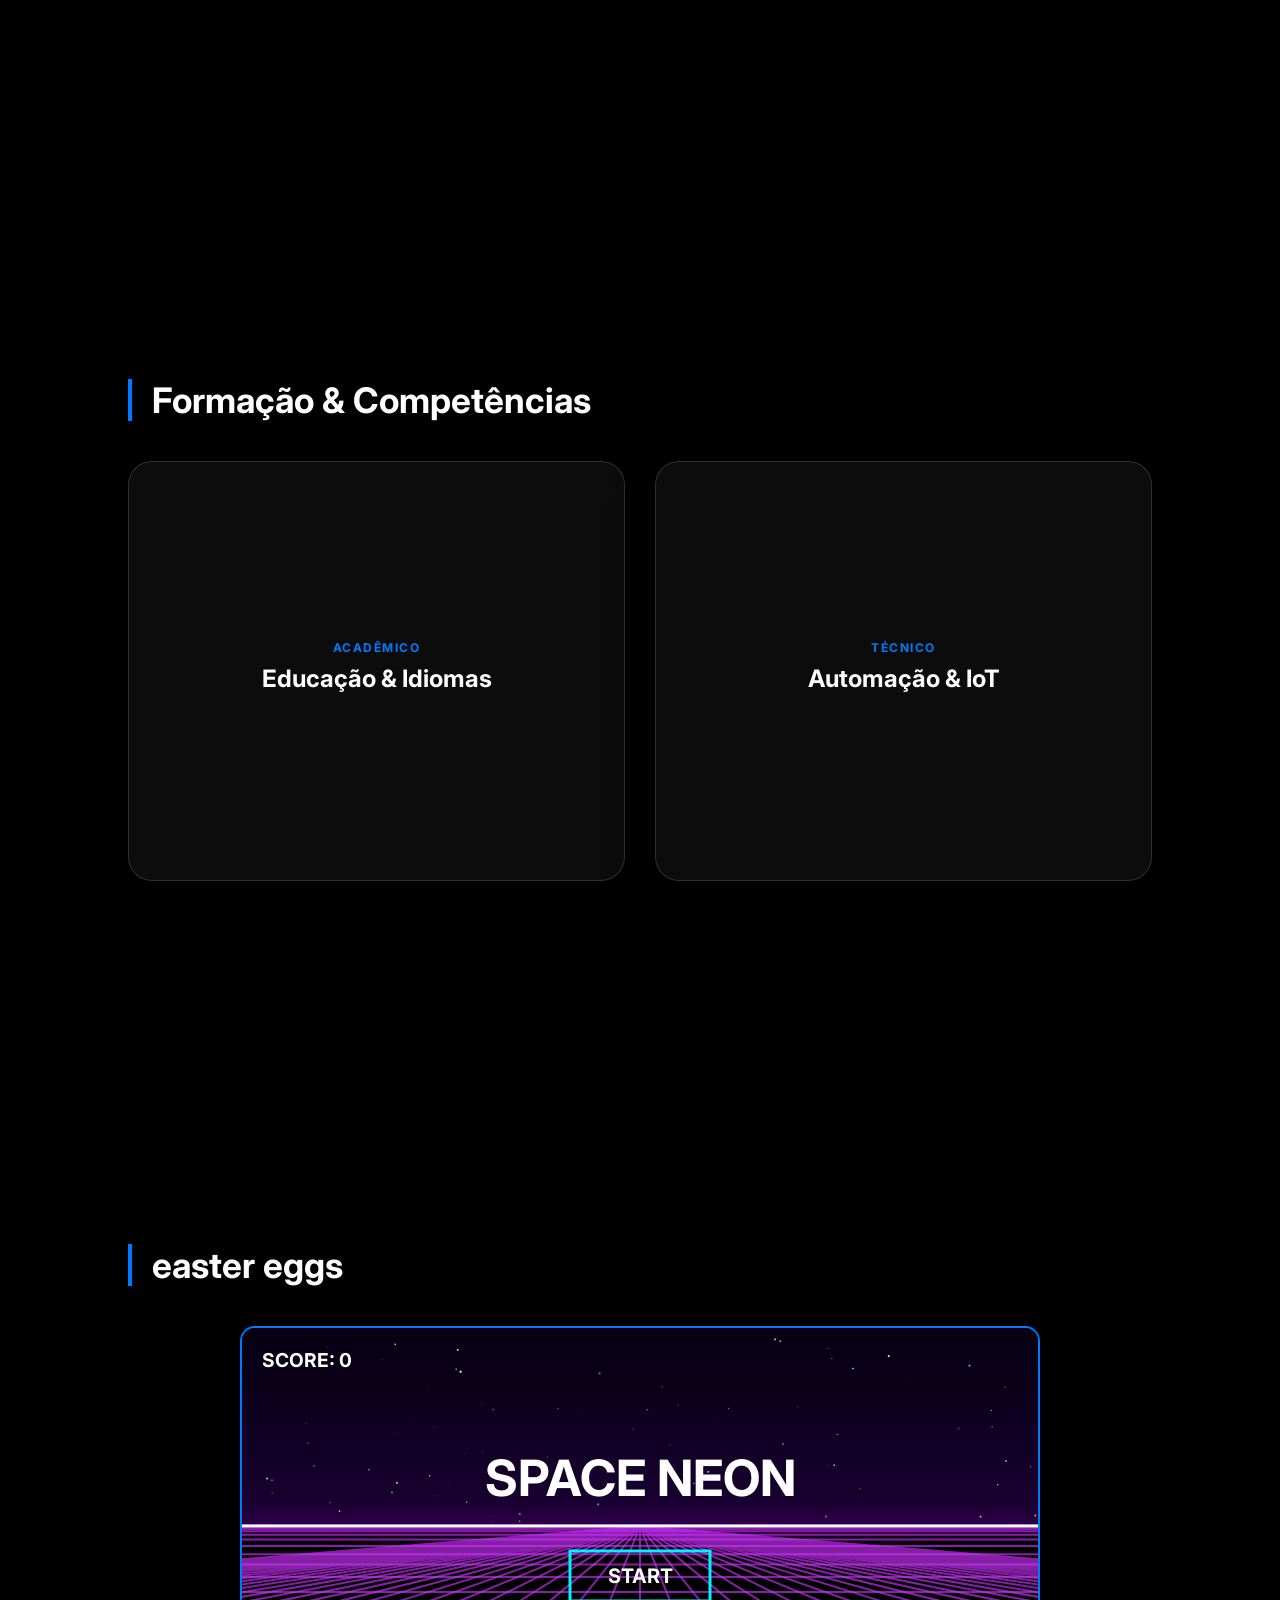
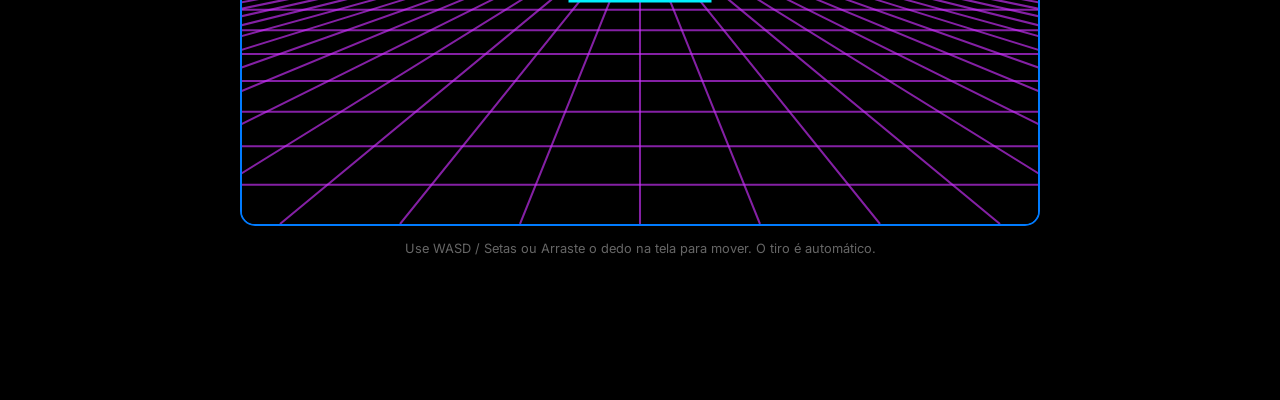
==== commit 0ff303b4: "Tentando corrigir PDF" ====
--- a/index.html
+++ b/index.html
@@ -133,7 +133,10 @@
                 <a href="https://br.linkedin.com/in/fagner-araujo-caeres-a95b04128" target="_blank"><img src="icon/icons8-linkedin-94.png" class="icon-social" alt="LinkedIn"></a>
                 <a href="https://github.com/NinjaC4TII" target="_blank"><img src="icon/icons8-github-100.png" class="icon-social" alt="GitHub"></a>
                 <a href="https://wa.me/5522992093408" target="_blank"><img src="icon/icons8-whatsapp-logo-48.png" class="icon-social" alt="WhatsApp"></a>
-                <a href="CV_Fagner_de_Araujo_Caeres.pdf" download="CV_Fagner_de_Araujo_Caeres.pdf"> curriculum vitae </a>
+                <a href="CV_Fagner_de_Araujo_Caeres.pdf" target="_blank" class="reveal" style="text-decoration: none; text-align: center;">
+                <img src="icon/PDFicon.svg.png" alt="PDF Icon" style="width: 40px; display: block; margin: 0 auto;"> 
+                <span style="color: white; font-size: 12px; display: block; margin-top: 5px;">CV</span>
+                </a>
             </div>
         </section>
 
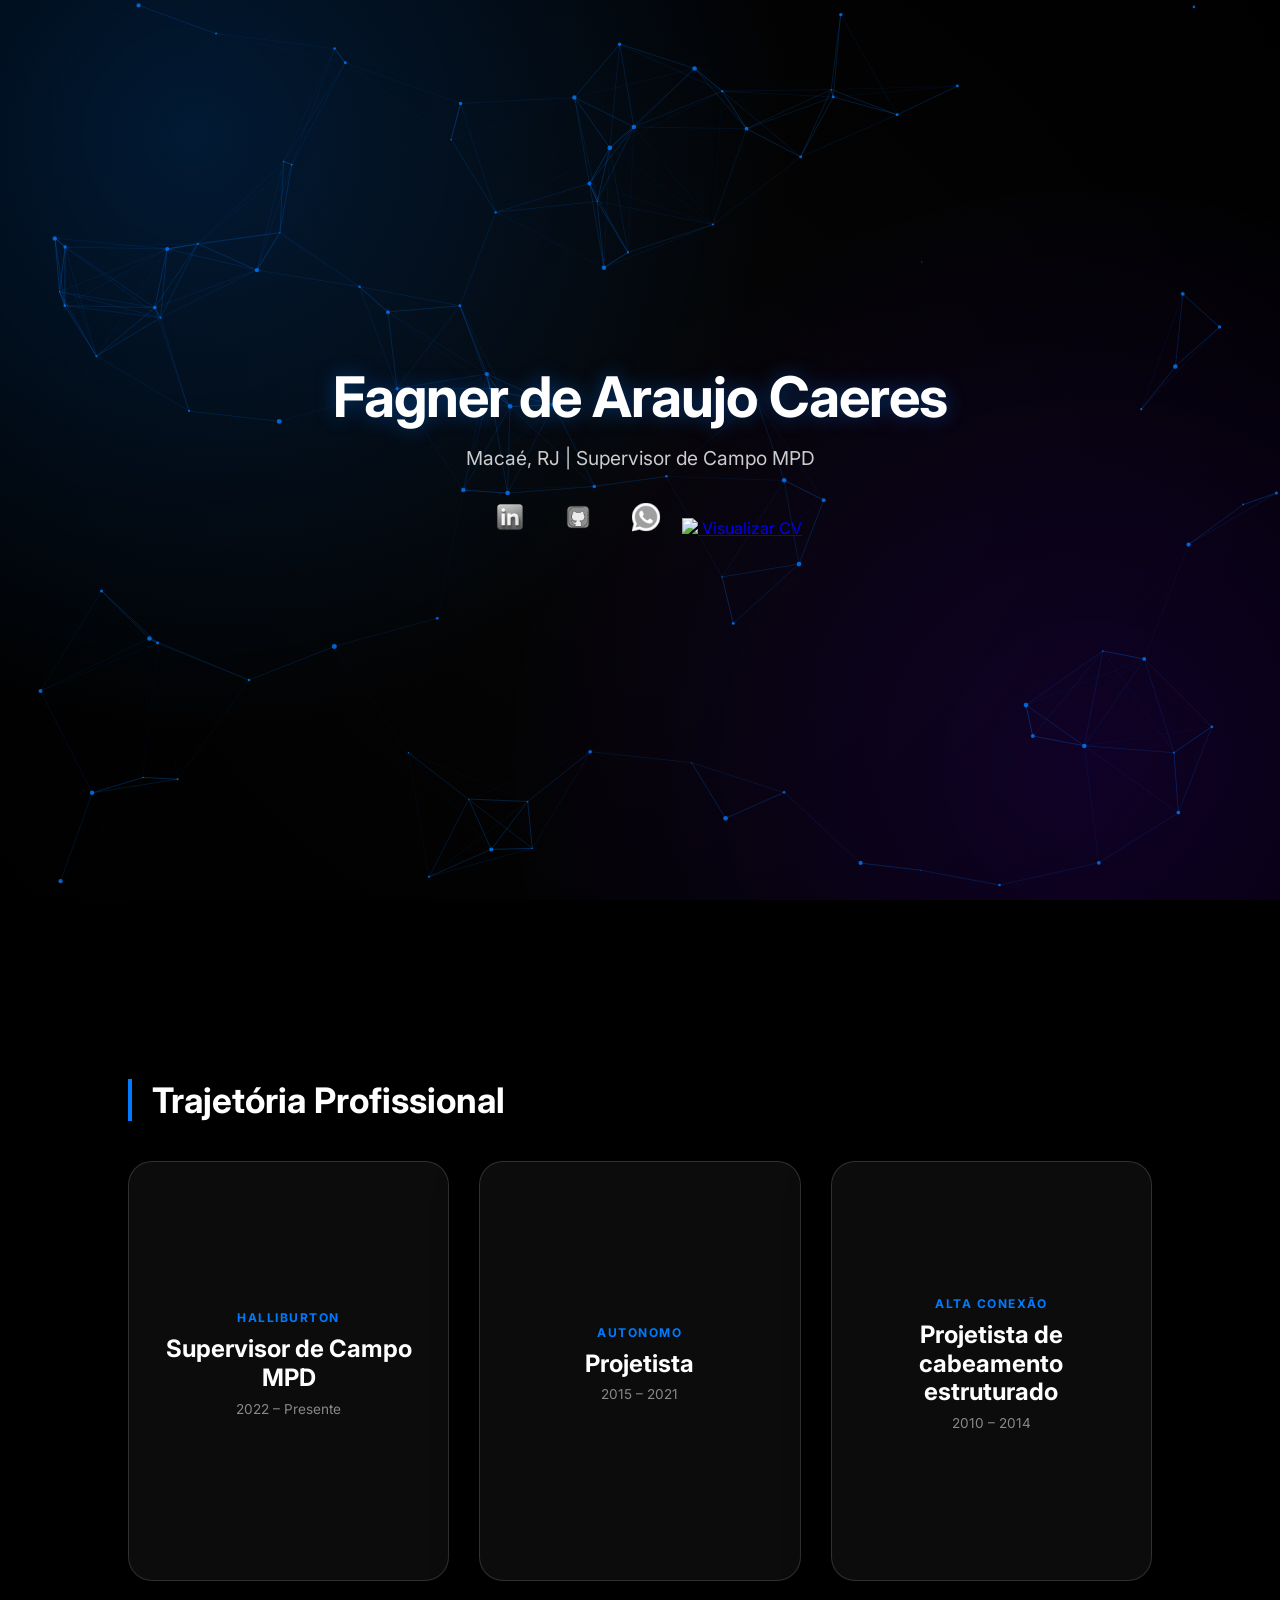
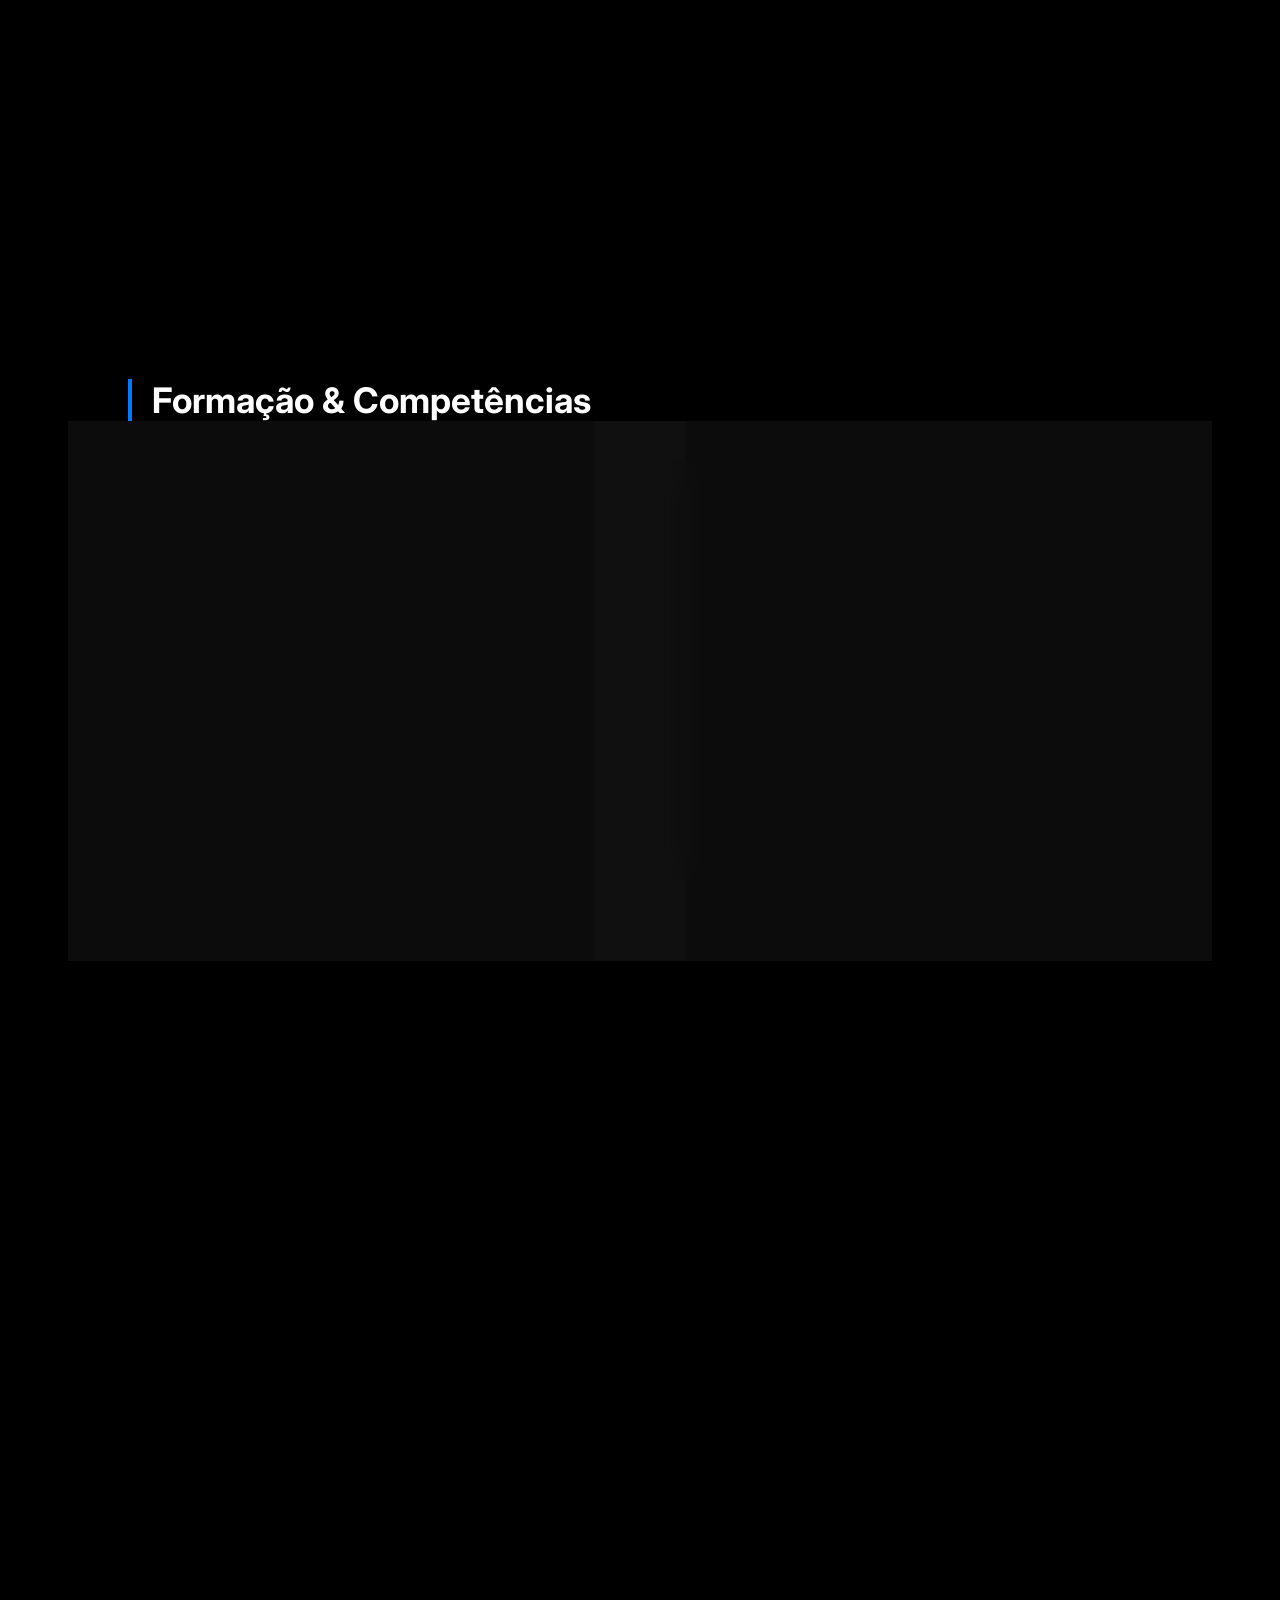
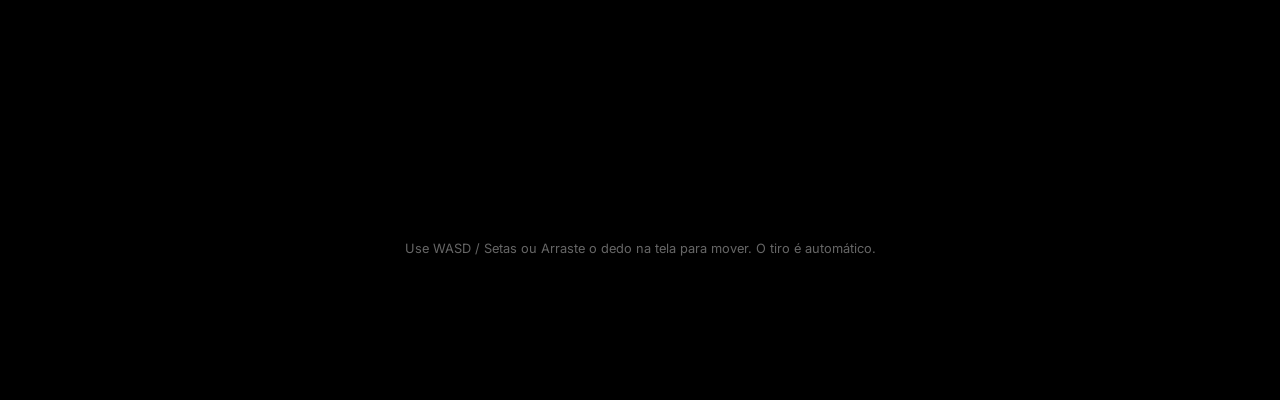
==== commit 50efe80e: "tentando chegar ao icone perfeito Tentando chegar ao melhor local para meus itens" ====
--- a/index.html
+++ b/index.html
@@ -133,9 +133,9 @@
                 <a href="https://br.linkedin.com/in/fagner-araujo-caeres-a95b04128" target="_blank"><img src="icon/icons8-linkedin-94.png" class="icon-social" alt="LinkedIn"></a>
                 <a href="https://github.com/NinjaC4TII" target="_blank"><img src="icon/icons8-github-100.png" class="icon-social" alt="GitHub"></a>
                 <a href="https://wa.me/5522992093408" target="_blank"><img src="icon/icons8-whatsapp-logo-48.png" class="icon-social" alt="WhatsApp"></a>
-                <a href="CV_Fagner_de_Araujo_Caeres.pdf" target="_blank" class="reveal" style="text-decoration: none; text-align: center;">
-                <img src="icon/PDFicon.svg.png" alt="PDF Icon" style="width: 40px; display: block; margin: 0 auto;"> 
-                <span style="color: white; font-size: 12px; display: block; margin-top: 5px;">CV</span>
+                <a href="CV_Fagner_de_Araujo_Caeres.pdf" target="_blank" class="cv-link" title="Visualizar Currículo">
+                <img src="icon/icons8-pdf-48.png" style="width: 35px;">
+                <span class="tooltip-text">Visualizar CV</span>
                 </a>
             </div>
         </section>
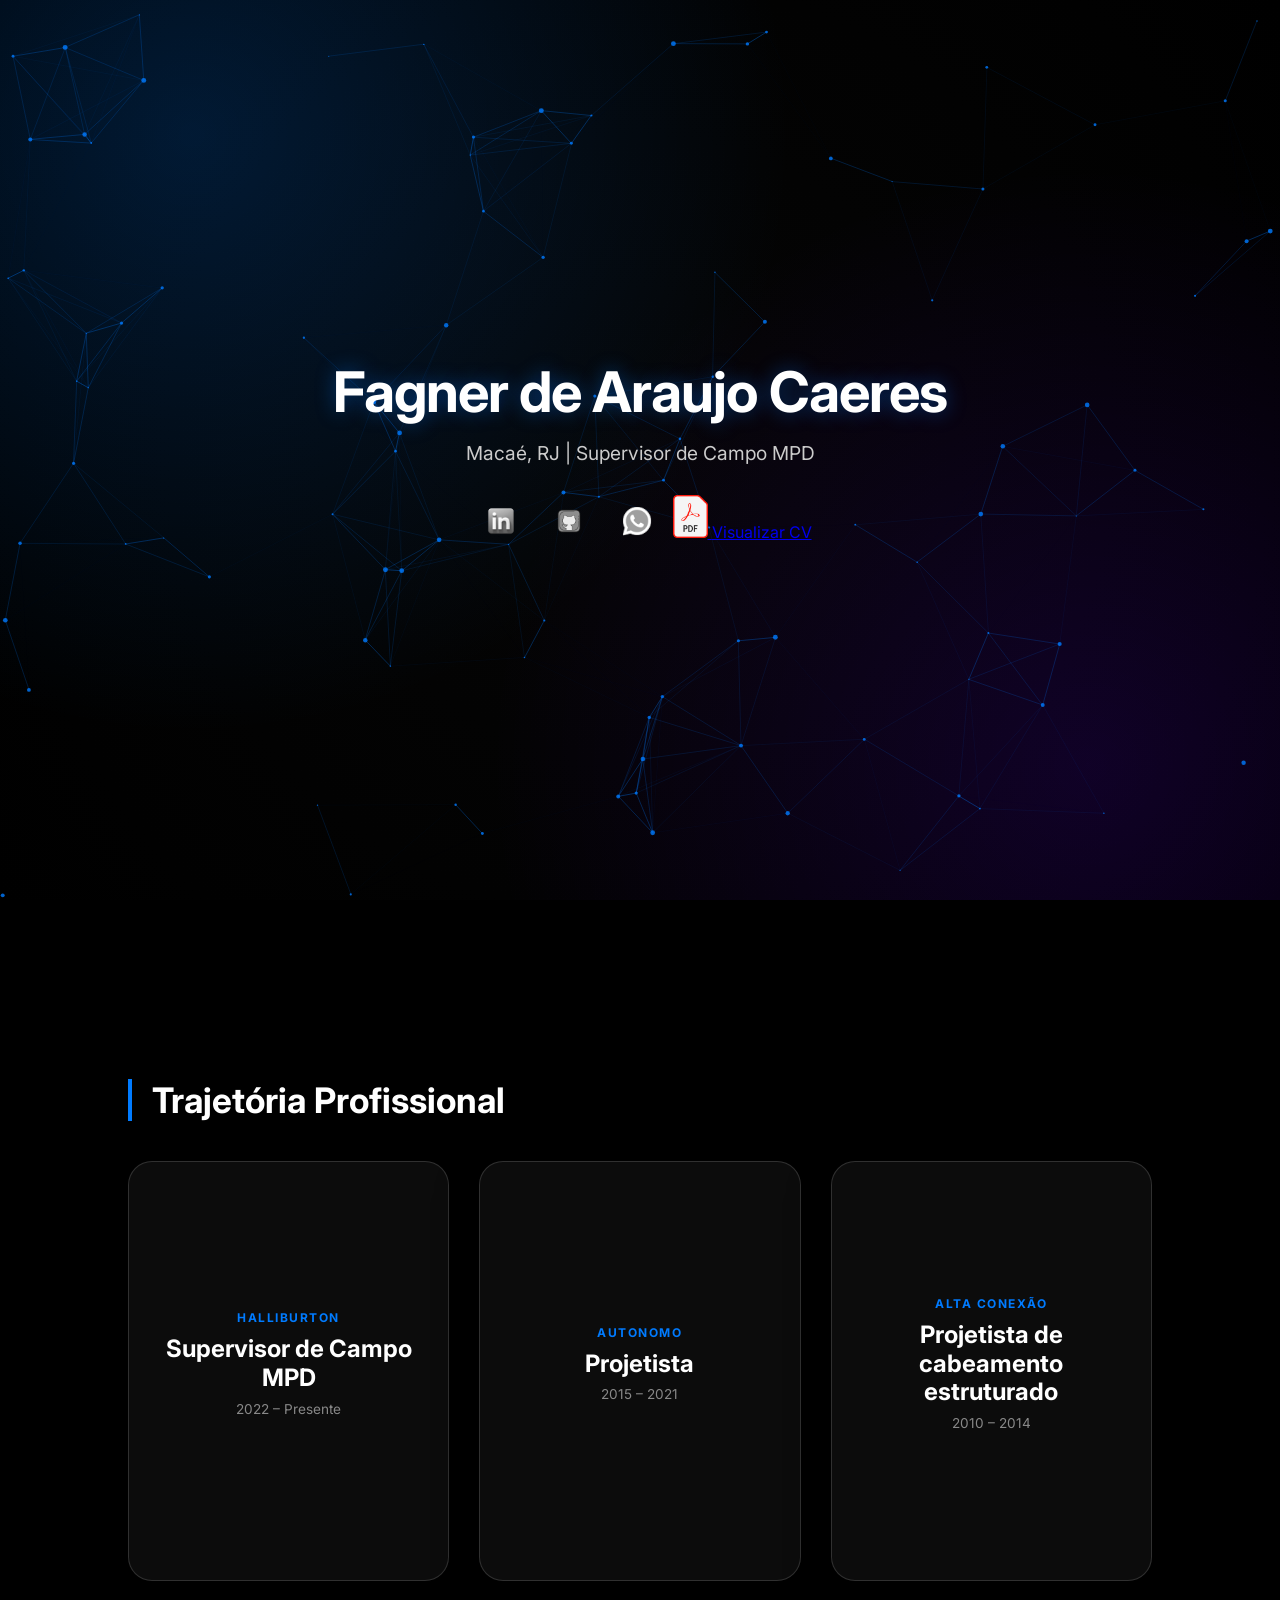
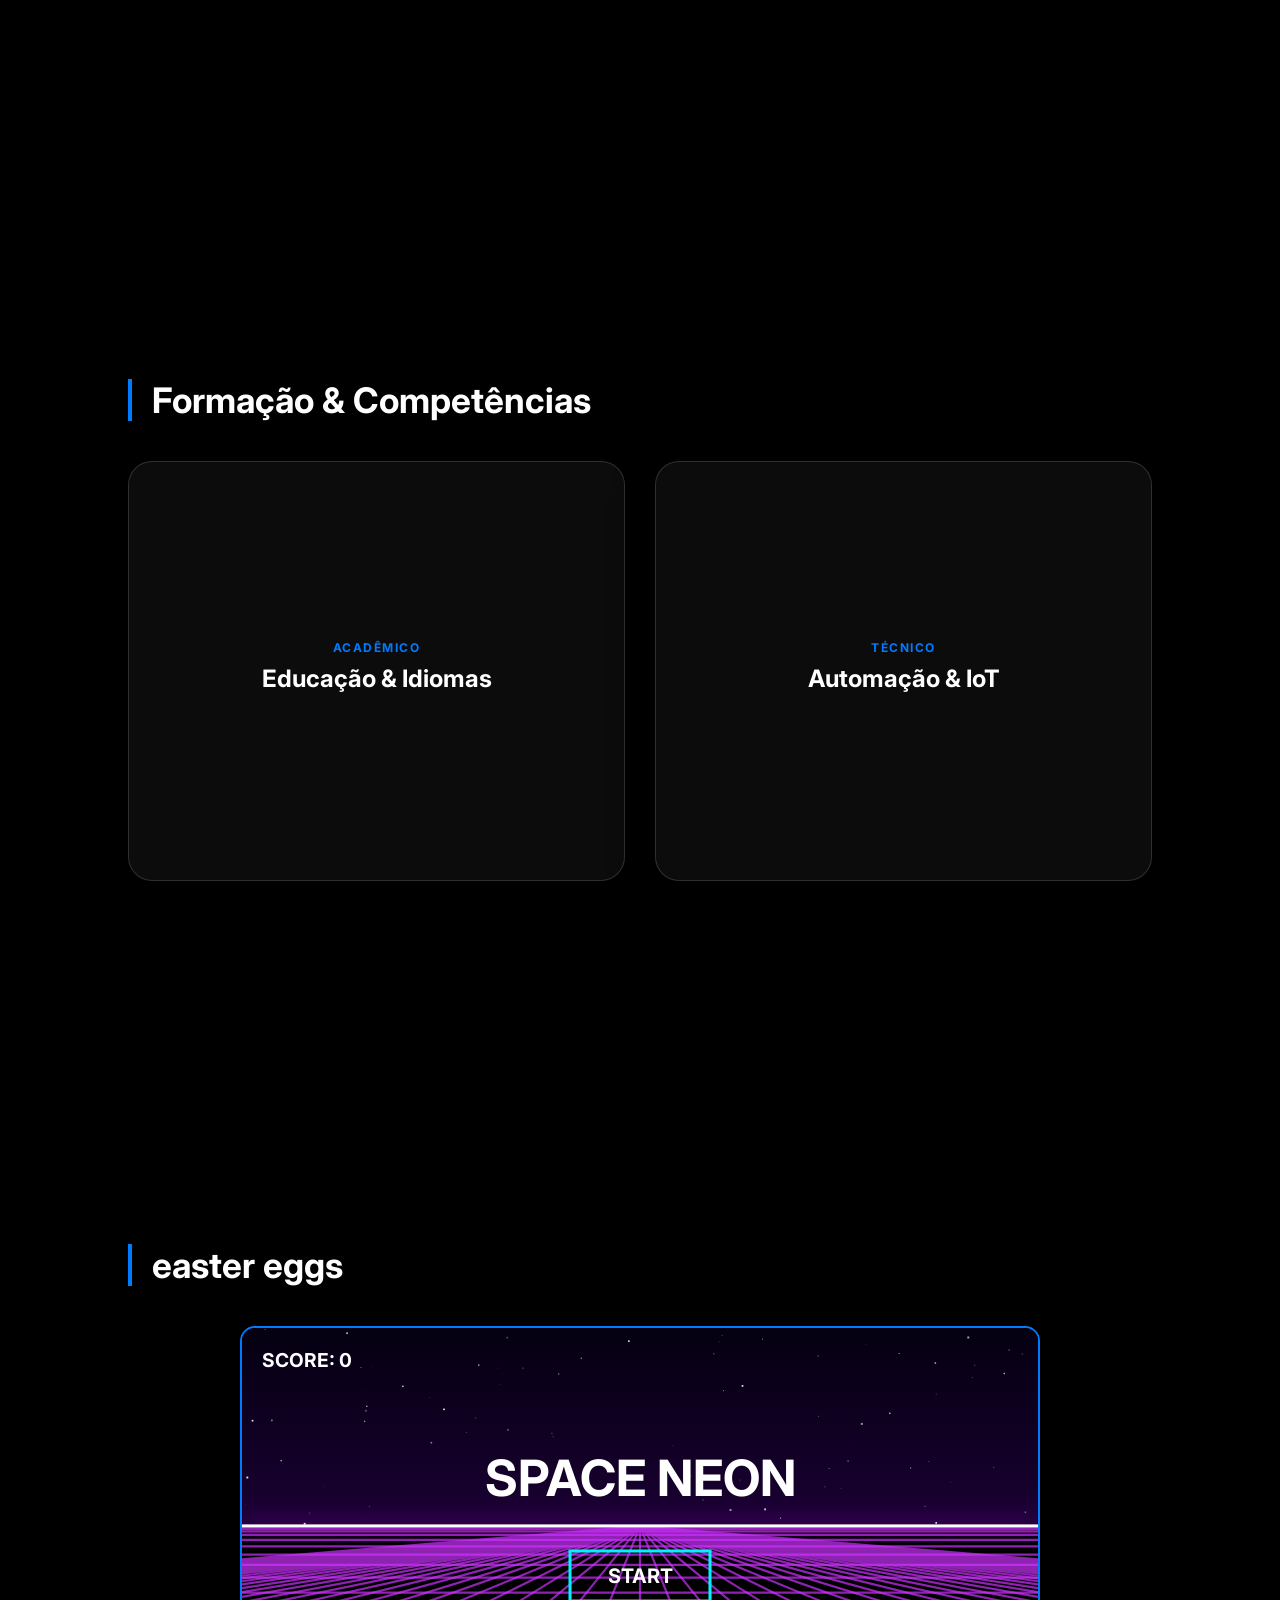
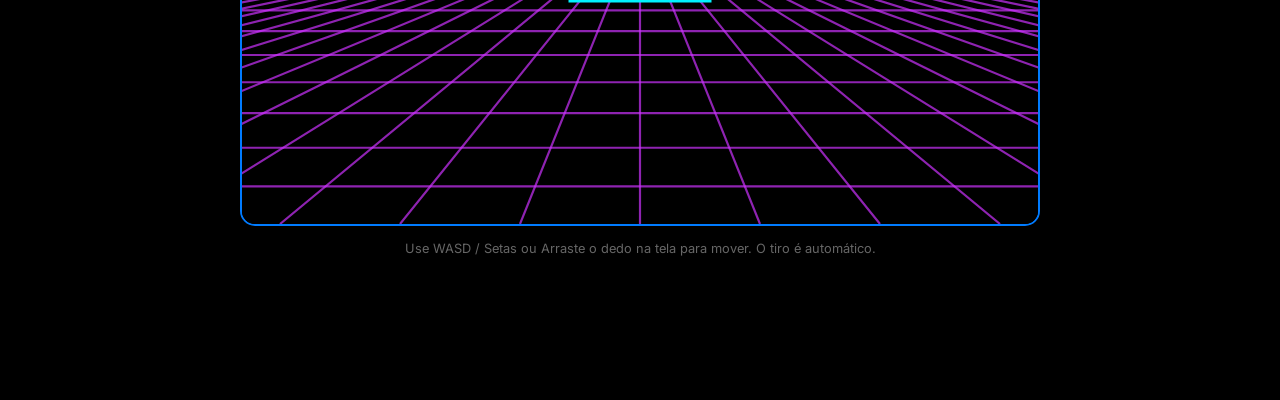
==== commit 105e29d3: "tamanho do icone mudando tamanho do icone" ====
--- a/index.html
+++ b/index.html
@@ -134,7 +134,7 @@
                 <a href="https://github.com/NinjaC4TII" target="_blank"><img src="icon/icons8-github-100.png" class="icon-social" alt="GitHub"></a>
                 <a href="https://wa.me/5522992093408" target="_blank"><img src="icon/icons8-whatsapp-logo-48.png" class="icon-social" alt="WhatsApp"></a>
                 <a href="CV_Fagner_de_Araujo_Caeres.pdf" target="_blank" class="cv-link" title="Visualizar Currículo">
-                <img src="icon/icons8-pdf-48.png" style="width: 35px;">
+                <img src="icon/PDFicon.svg.png" style="width: 35px;">
                 <span class="tooltip-text">Visualizar CV</span>
                 </a>
             </div>
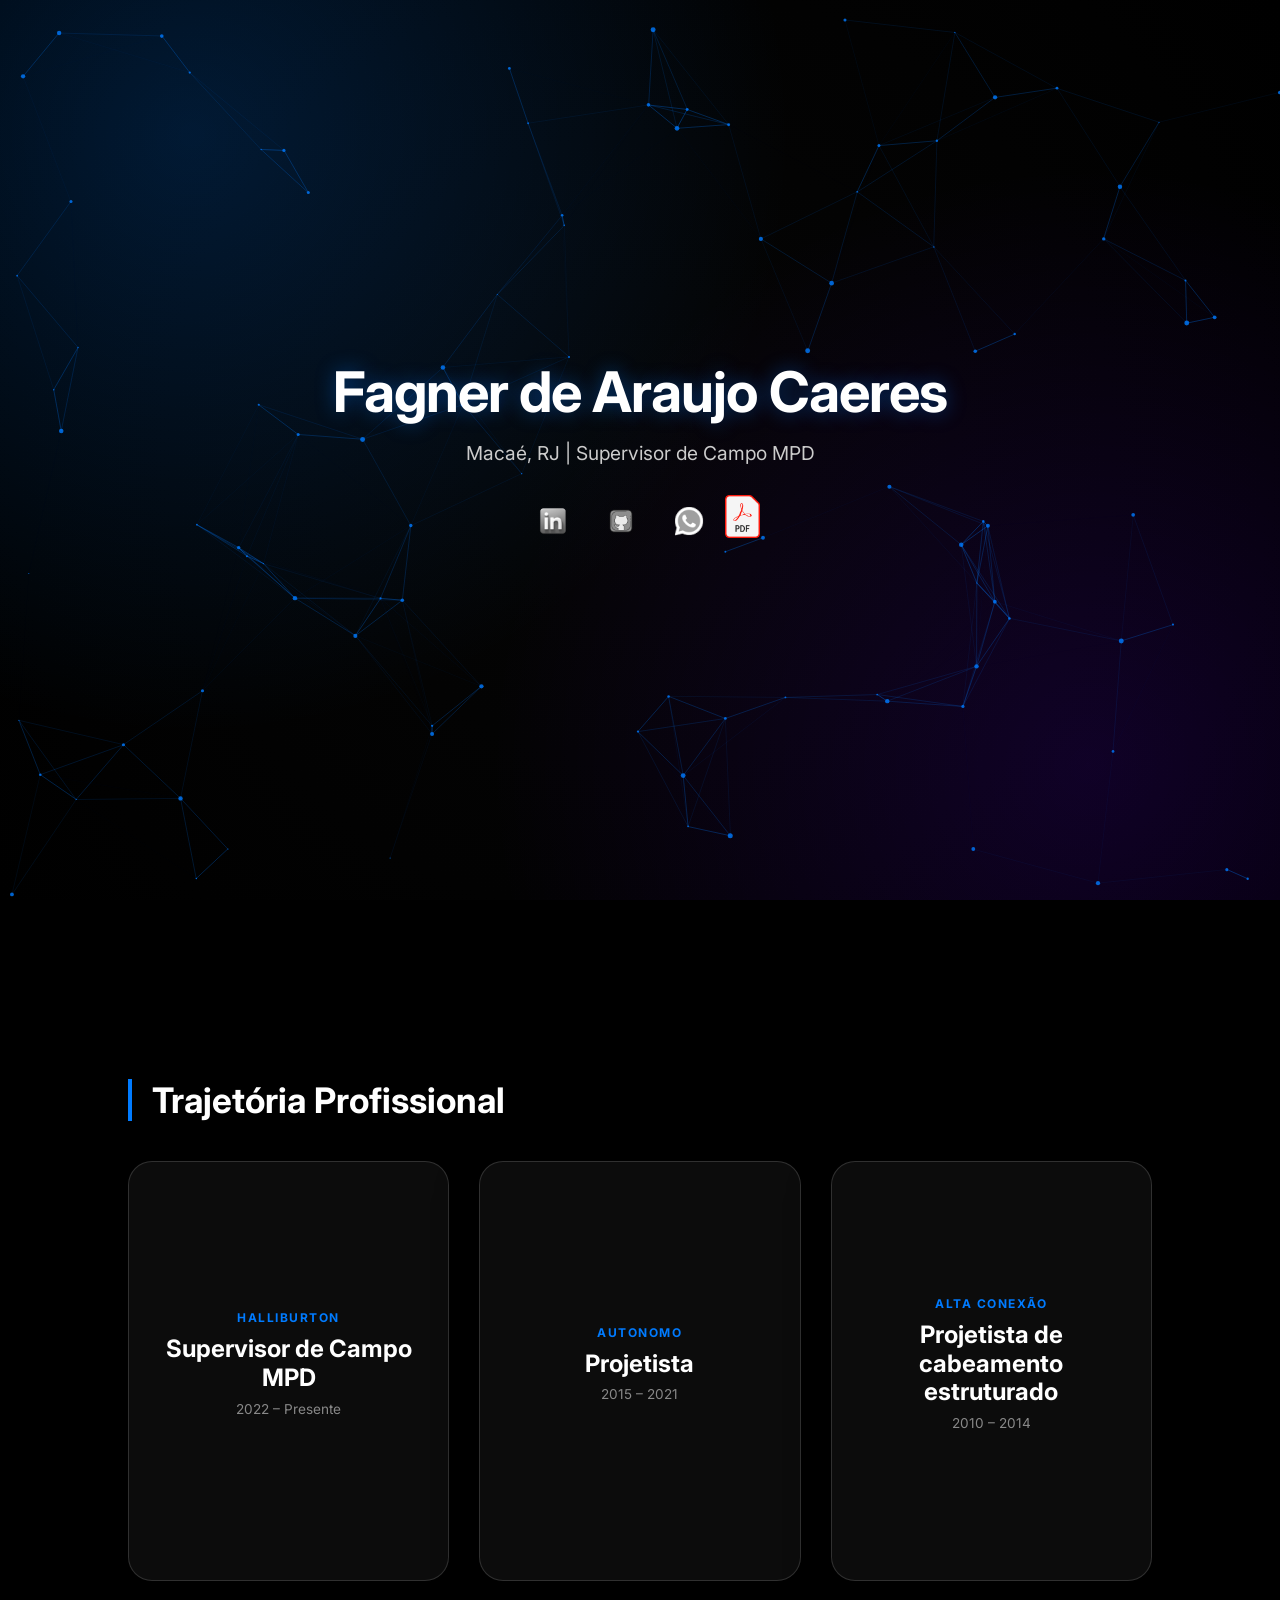
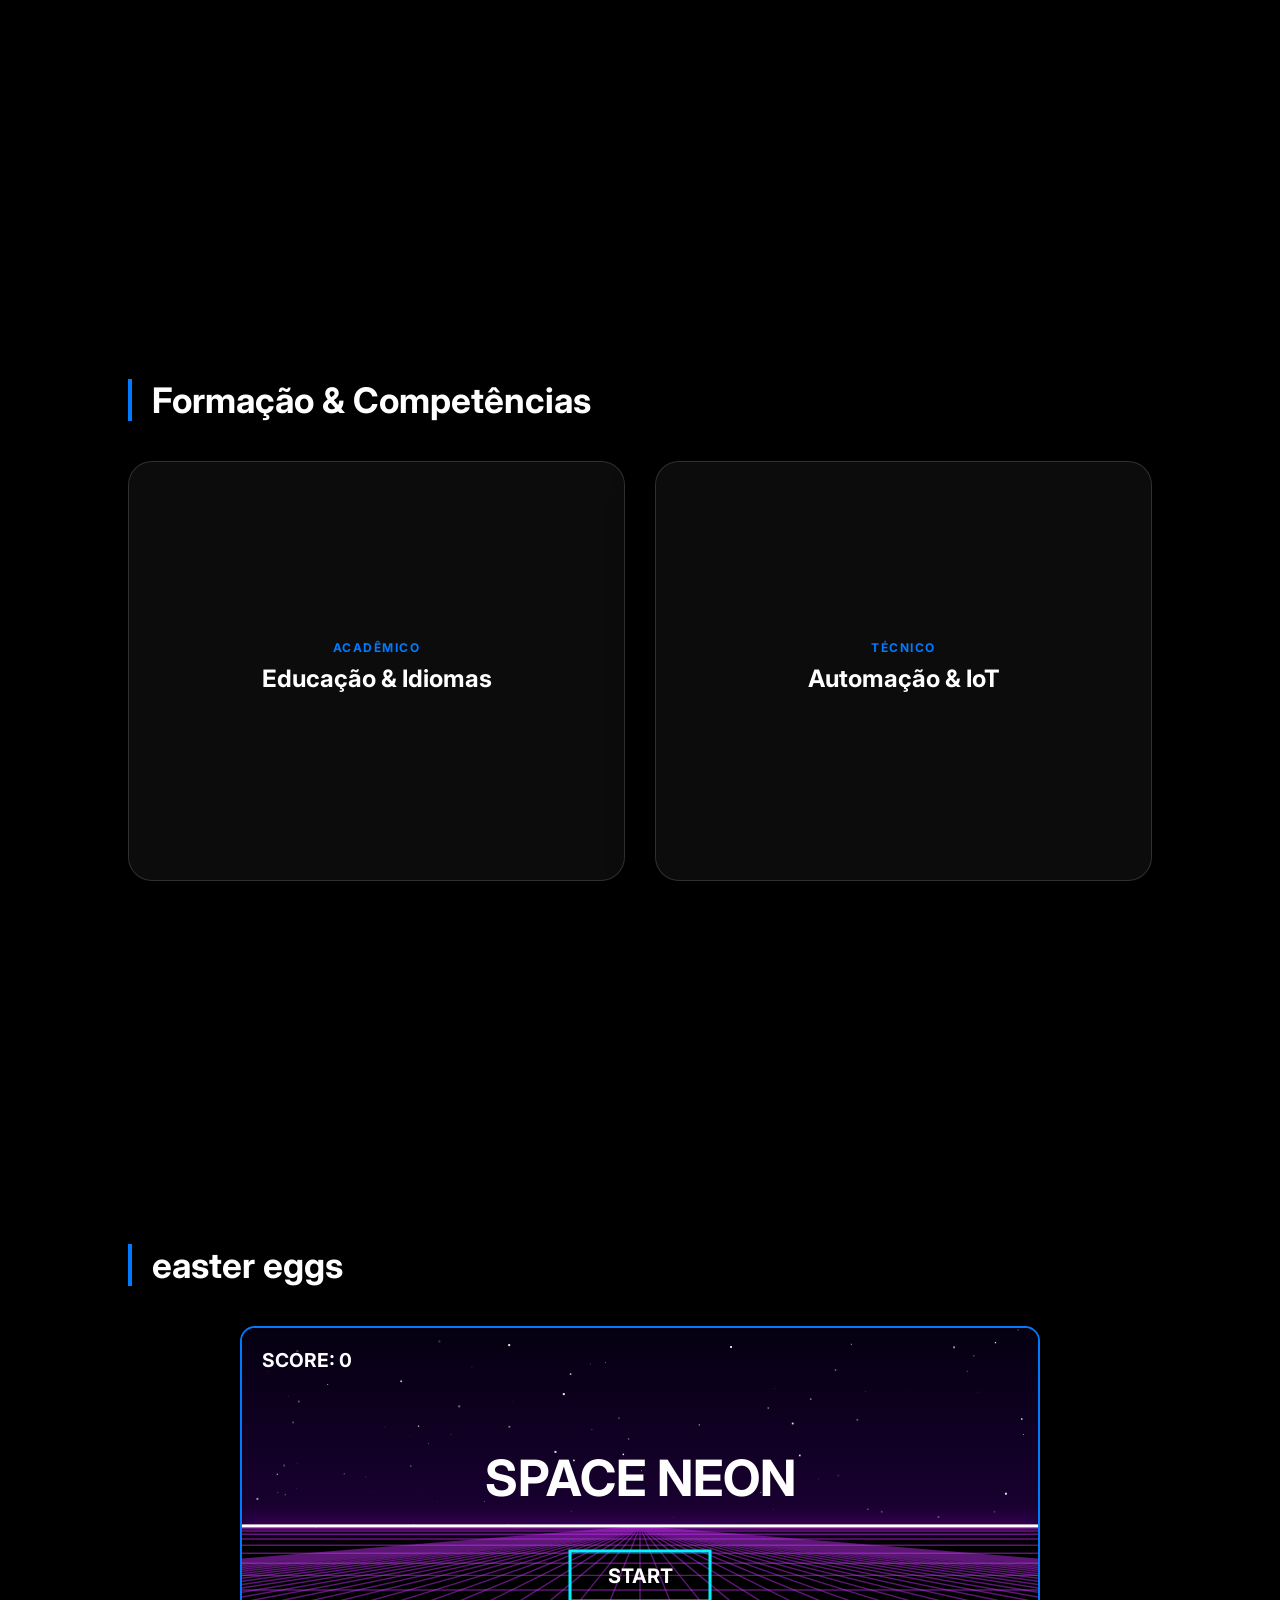
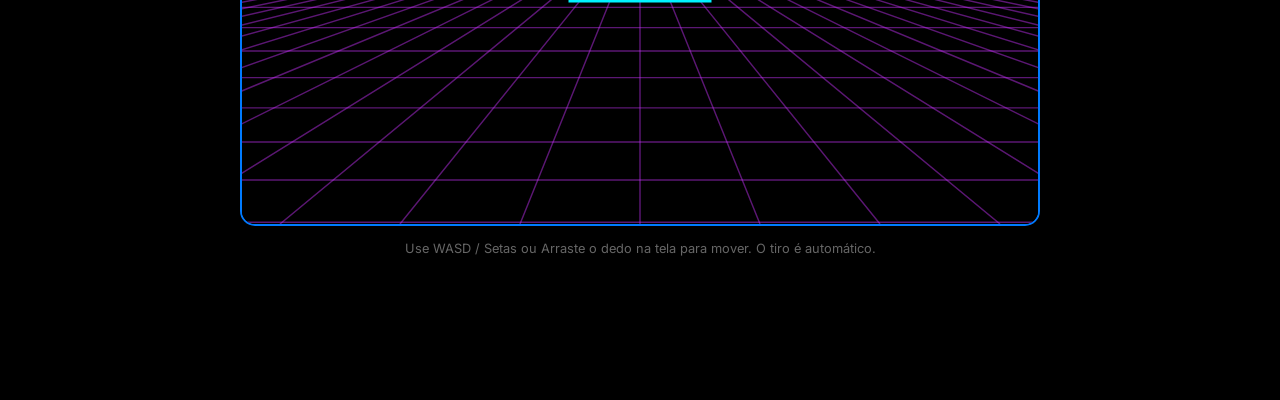
==== commit f56000a1: "Add estilo no botão do cv Add um estilo no botão de visualizar o CV" ====
--- a/index.html
+++ b/index.html
@@ -119,6 +119,34 @@
         .points-display { font-weight: bold; font-size: 1.2rem; color: #fff; }
 
         @media (max-width: 768px) { .hero h1 { font-size: 2.5rem; } .flip-card { height: 450px; } #game-container { height: 400px; } }
+        .cv-link {
+            position: relative;
+            display: inline-flex;
+            align-items: center;
+            text-decoration: none;
+            transition: all 0.3s ease;
+        }
+
+        .cv-link img {
+            width: 35px;
+            transition: transform 0.3s;
+        }
+
+        .tooltip-text {
+            display: none; 
+            color: white;
+            margin-left: 10px;
+            font-size: 14px;
+            font-family: sans-serif;
+        }
+
+        .cv-link:hover .tooltip-text {
+            display: inline;
+        }
+
+        .cv-link:hover img {
+            transform: scale(1.1);
+        }
     </style>
 </head>
 <body>
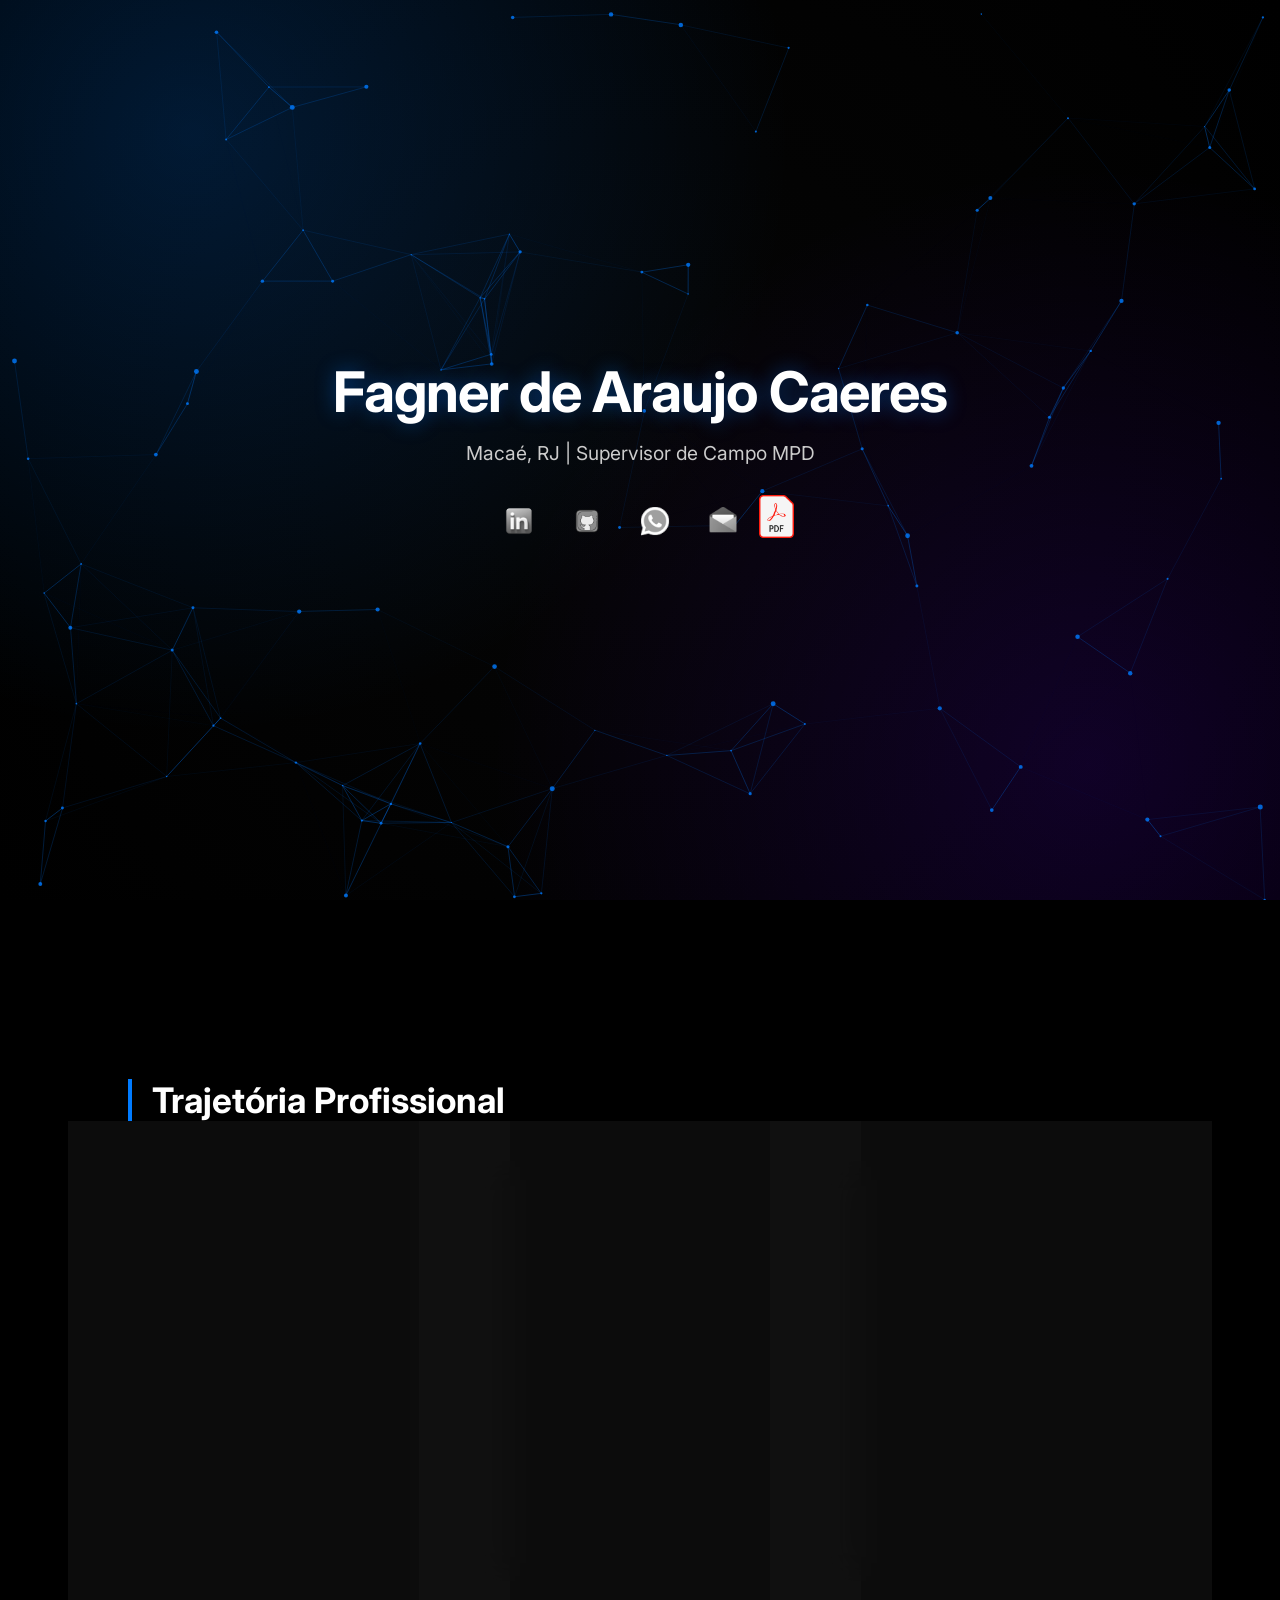
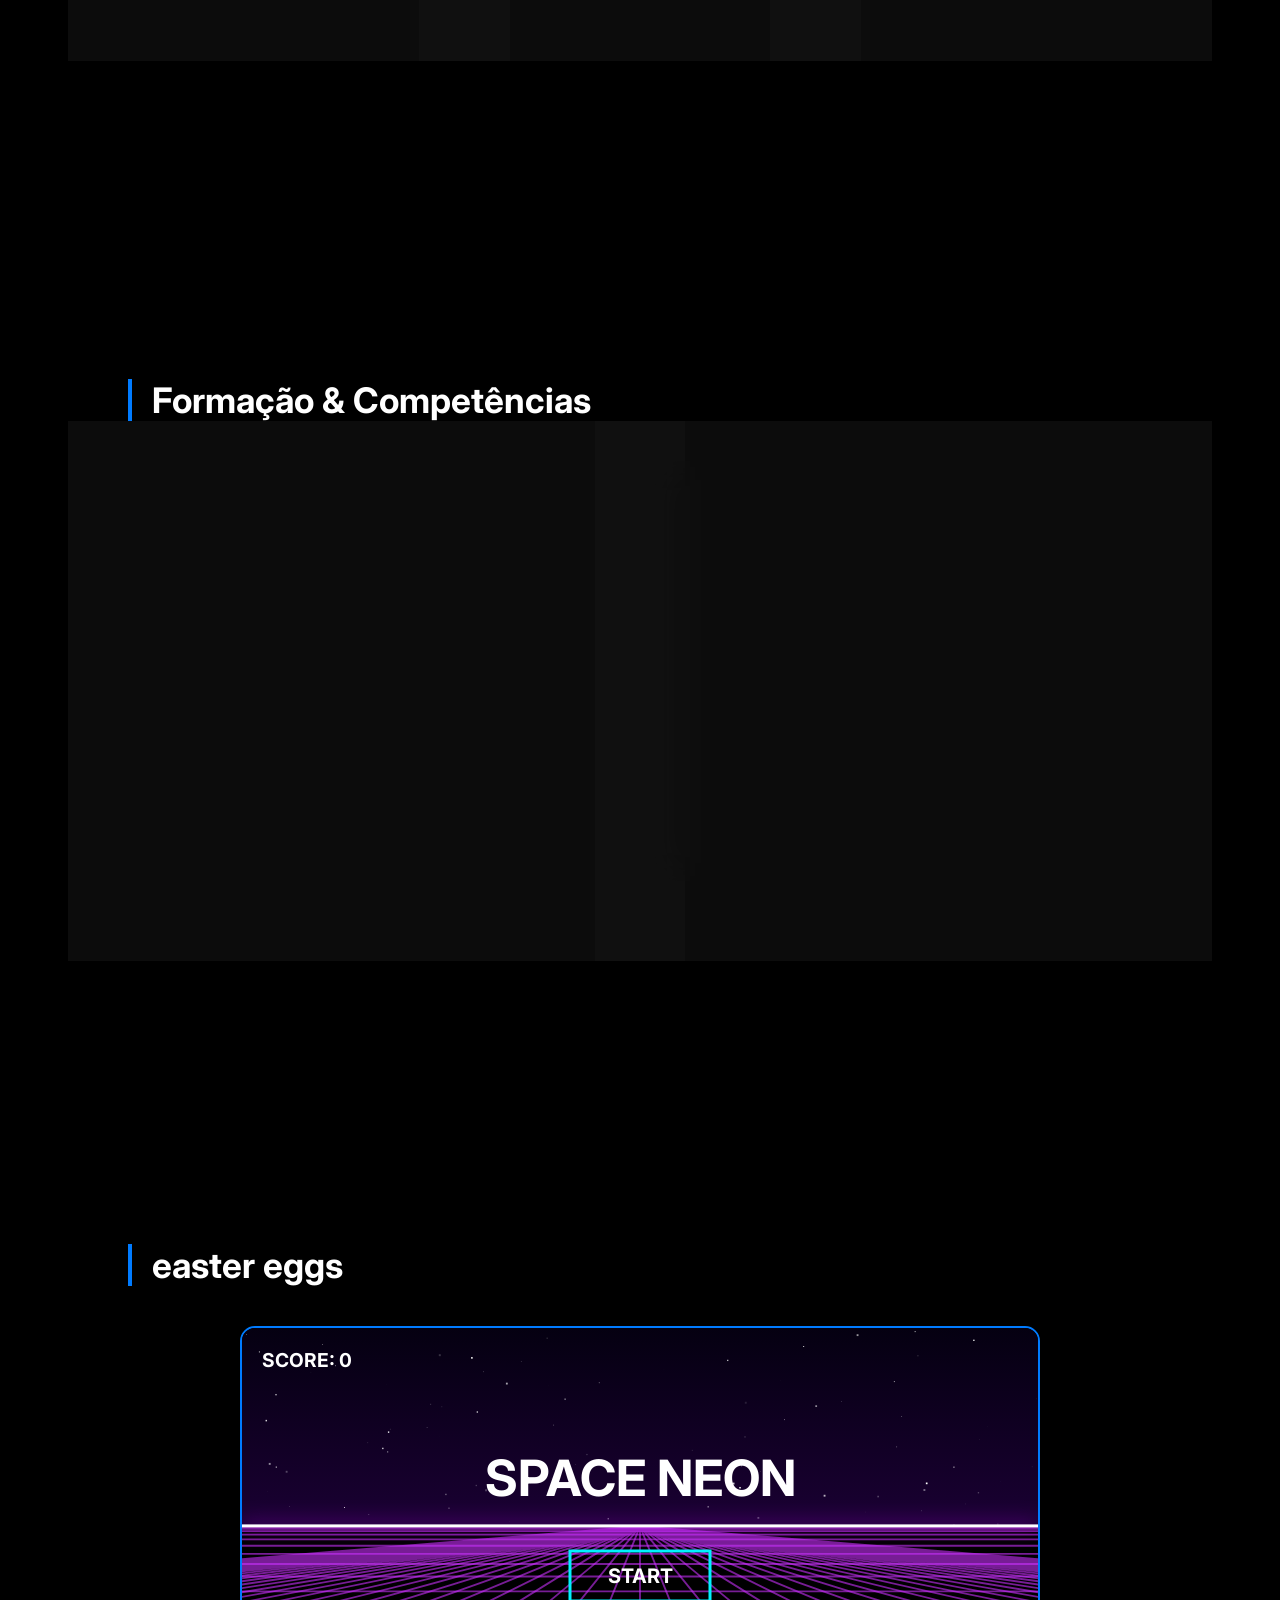
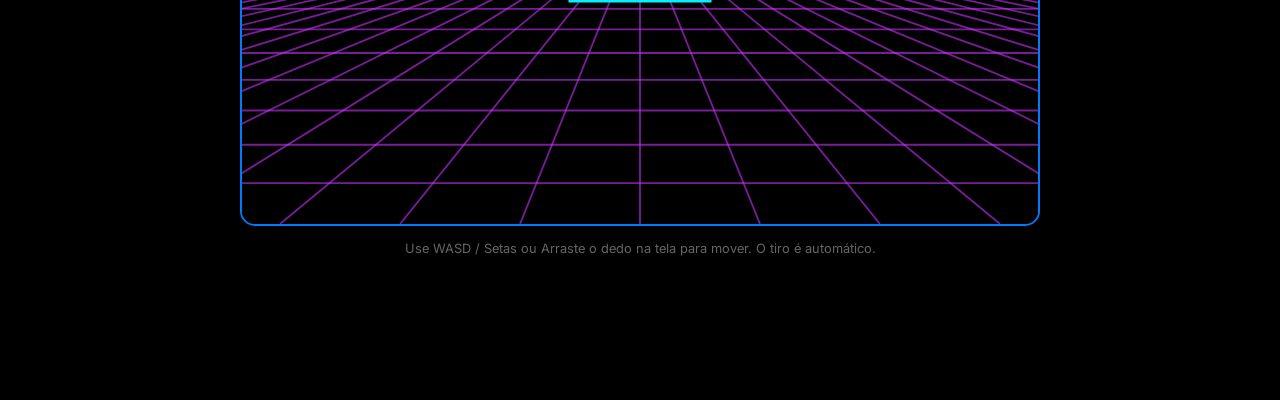
==== commit 920a19b7: "Add Email link Add email link" ====
--- a/index.html
+++ b/index.html
@@ -161,10 +161,12 @@
                 <a href="https://br.linkedin.com/in/fagner-araujo-caeres-a95b04128" target="_blank"><img src="icon/icons8-linkedin-94.png" class="icon-social" alt="LinkedIn"></a>
                 <a href="https://github.com/NinjaC4TII" target="_blank"><img src="icon/icons8-github-100.png" class="icon-social" alt="GitHub"></a>
                 <a href="https://wa.me/5522992093408" target="_blank"><img src="icon/icons8-whatsapp-logo-48.png" class="icon-social" alt="WhatsApp"></a>
+                <a href="fagnercaeres2@gmail.com" target="_blank"><img src="icon/icons8-mail-96.png" class="icon-social" alt="LinkedIn"></a>
                 <a href="CV_Fagner_de_Araujo_Caeres.pdf" target="_blank" class="cv-link" title="Visualizar Currículo">
                 <img src="icon/PDFicon.svg.png" style="width: 35px;">
                 <span class="tooltip-text">Visualizar CV</span>
                 </a>
+
             </div>
         </section>
 
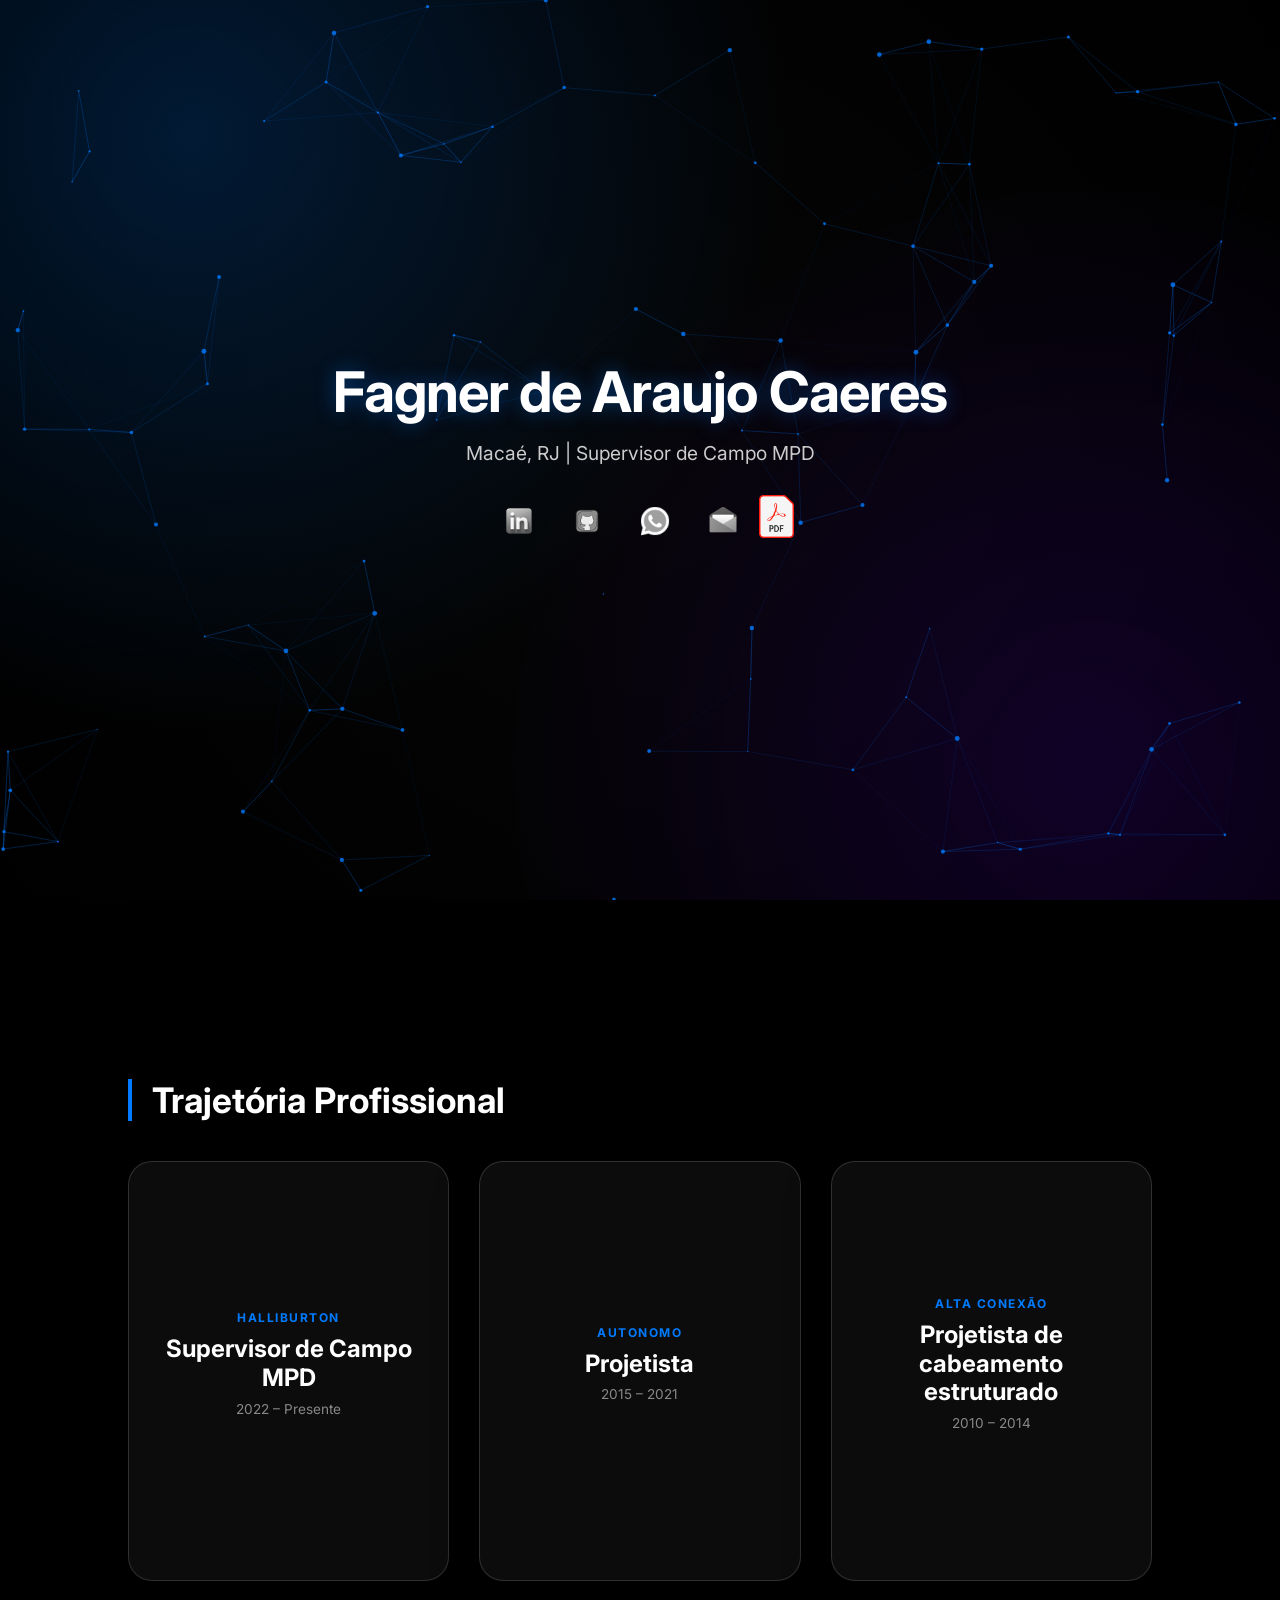
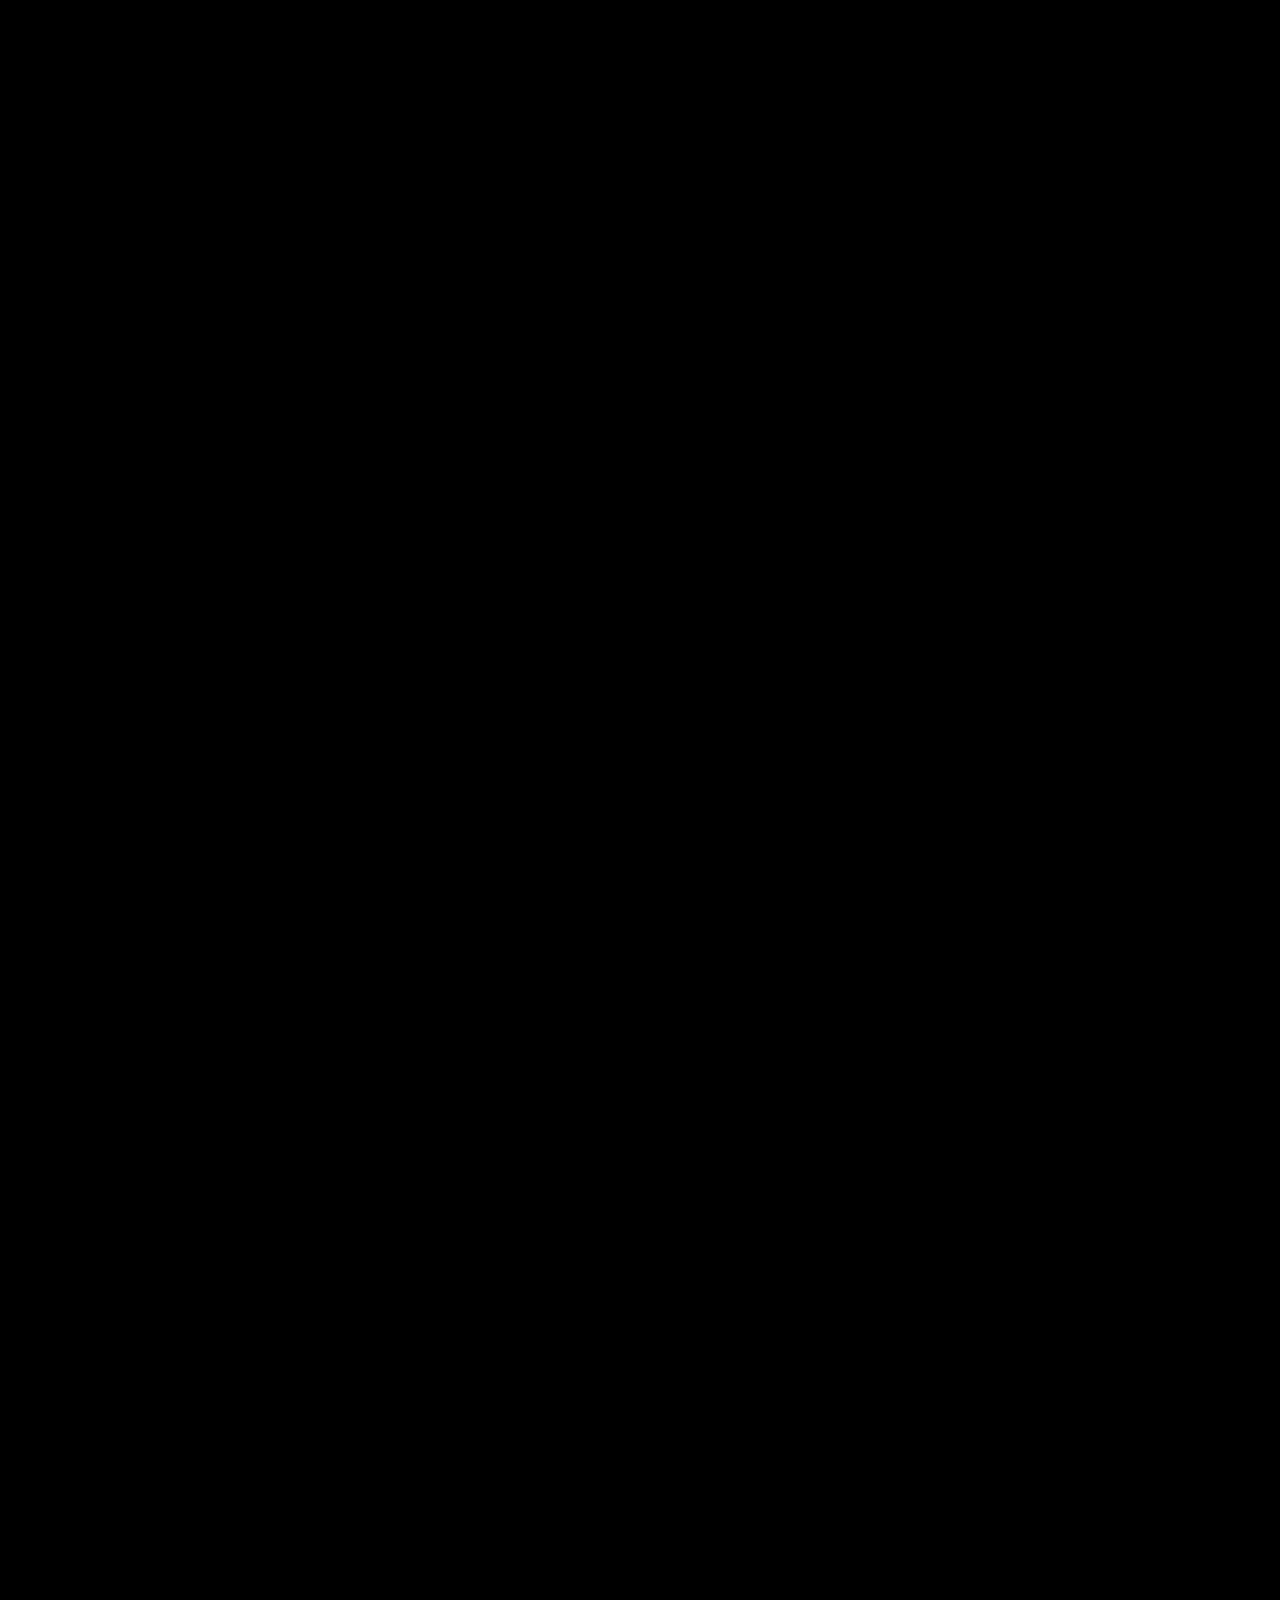
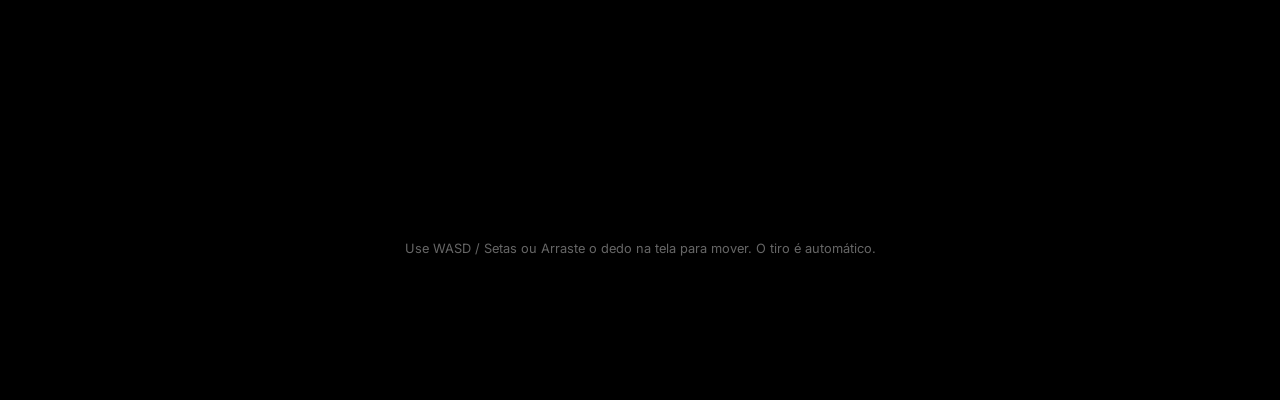
==== commit 020d257e: "reparado email reparei o email" ====
--- a/index.html
+++ b/index.html
@@ -161,7 +161,7 @@
                 <a href="https://br.linkedin.com/in/fagner-araujo-caeres-a95b04128" target="_blank"><img src="icon/icons8-linkedin-94.png" class="icon-social" alt="LinkedIn"></a>
                 <a href="https://github.com/NinjaC4TII" target="_blank"><img src="icon/icons8-github-100.png" class="icon-social" alt="GitHub"></a>
                 <a href="https://wa.me/5522992093408" target="_blank"><img src="icon/icons8-whatsapp-logo-48.png" class="icon-social" alt="WhatsApp"></a>
-                <a href="fagnercaeres2@gmail.com" target="_blank"><img src="icon/icons8-mail-96.png" class="icon-social" alt="LinkedIn"></a>
+                <a href="mailto:fagnercaeres2@gmail.com" target="_blank"><img src="icon/icons8-mail-96.png" class="icon-social" alt="LinkedIn"></a>
                 <a href="CV_Fagner_de_Araujo_Caeres.pdf" target="_blank" class="cv-link" title="Visualizar Currículo">
                 <img src="icon/PDFicon.svg.png" style="width: 35px;">
                 <span class="tooltip-text">Visualizar CV</span>
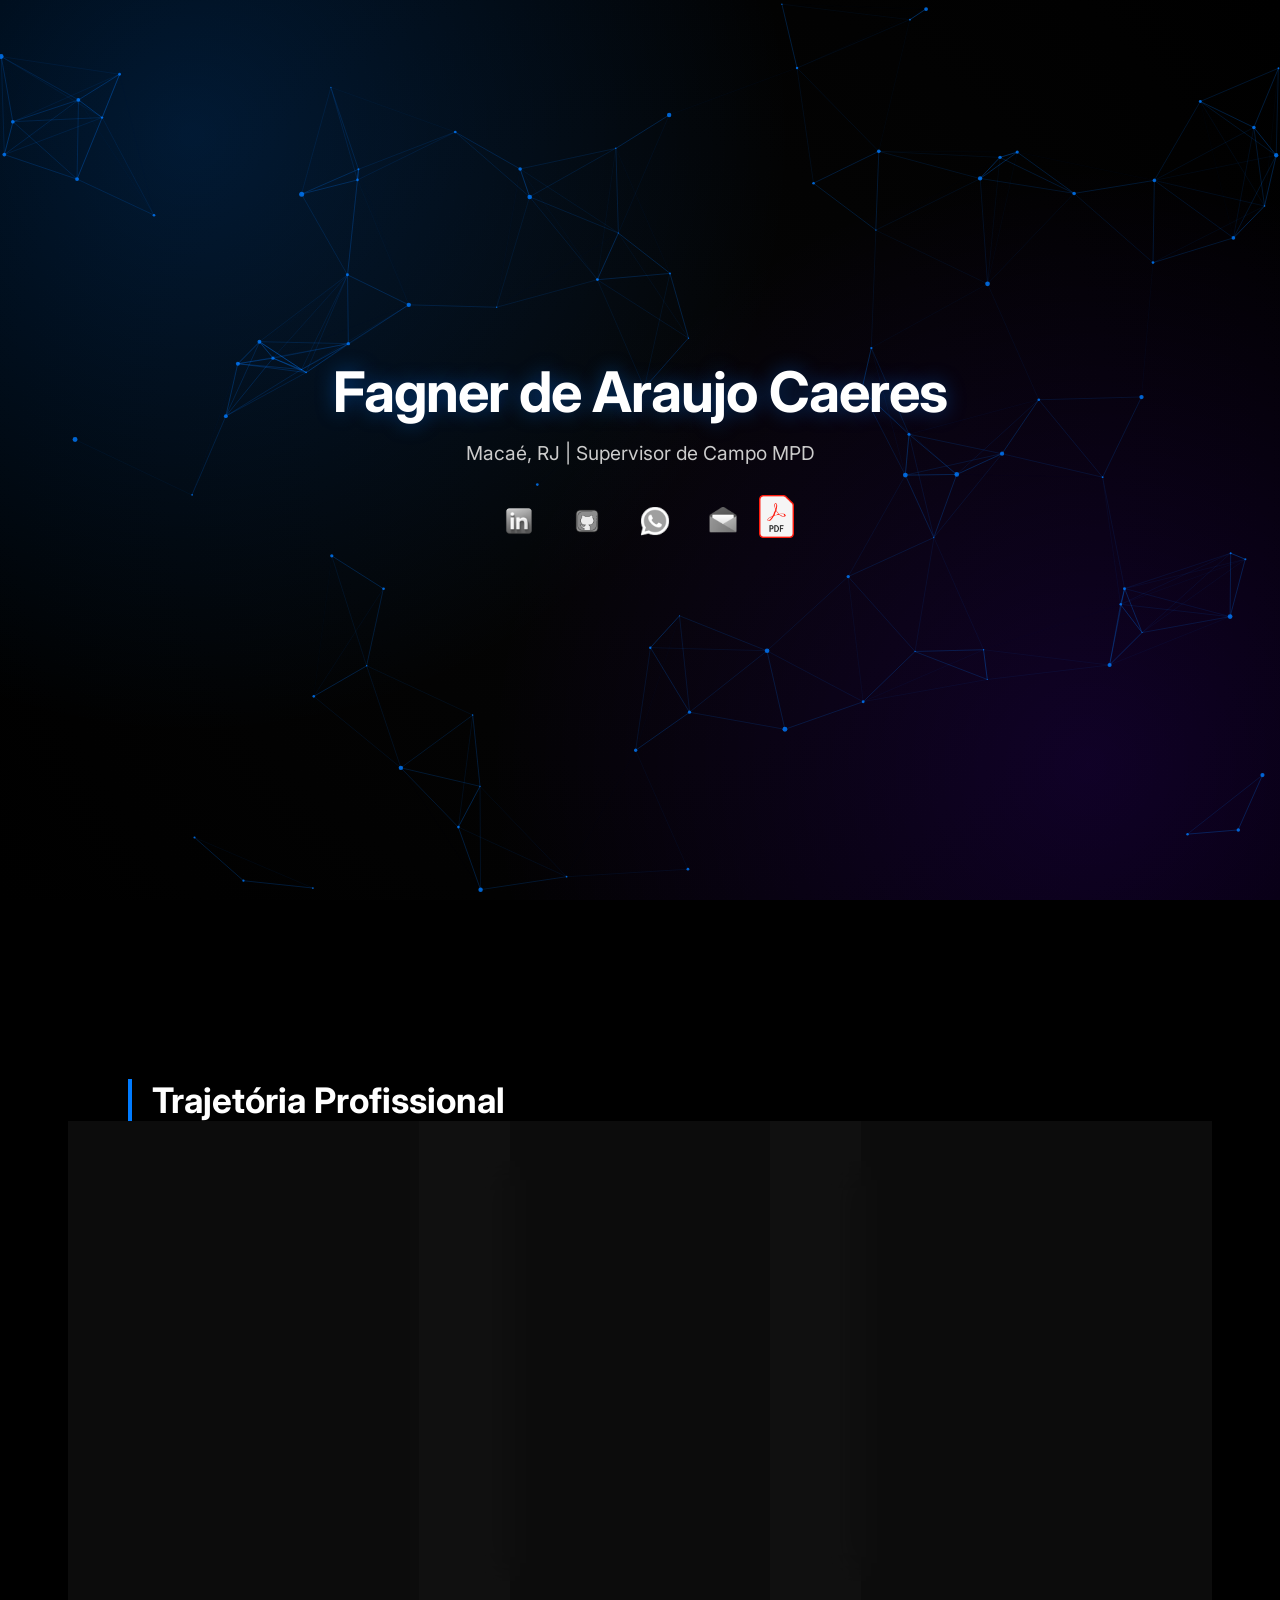
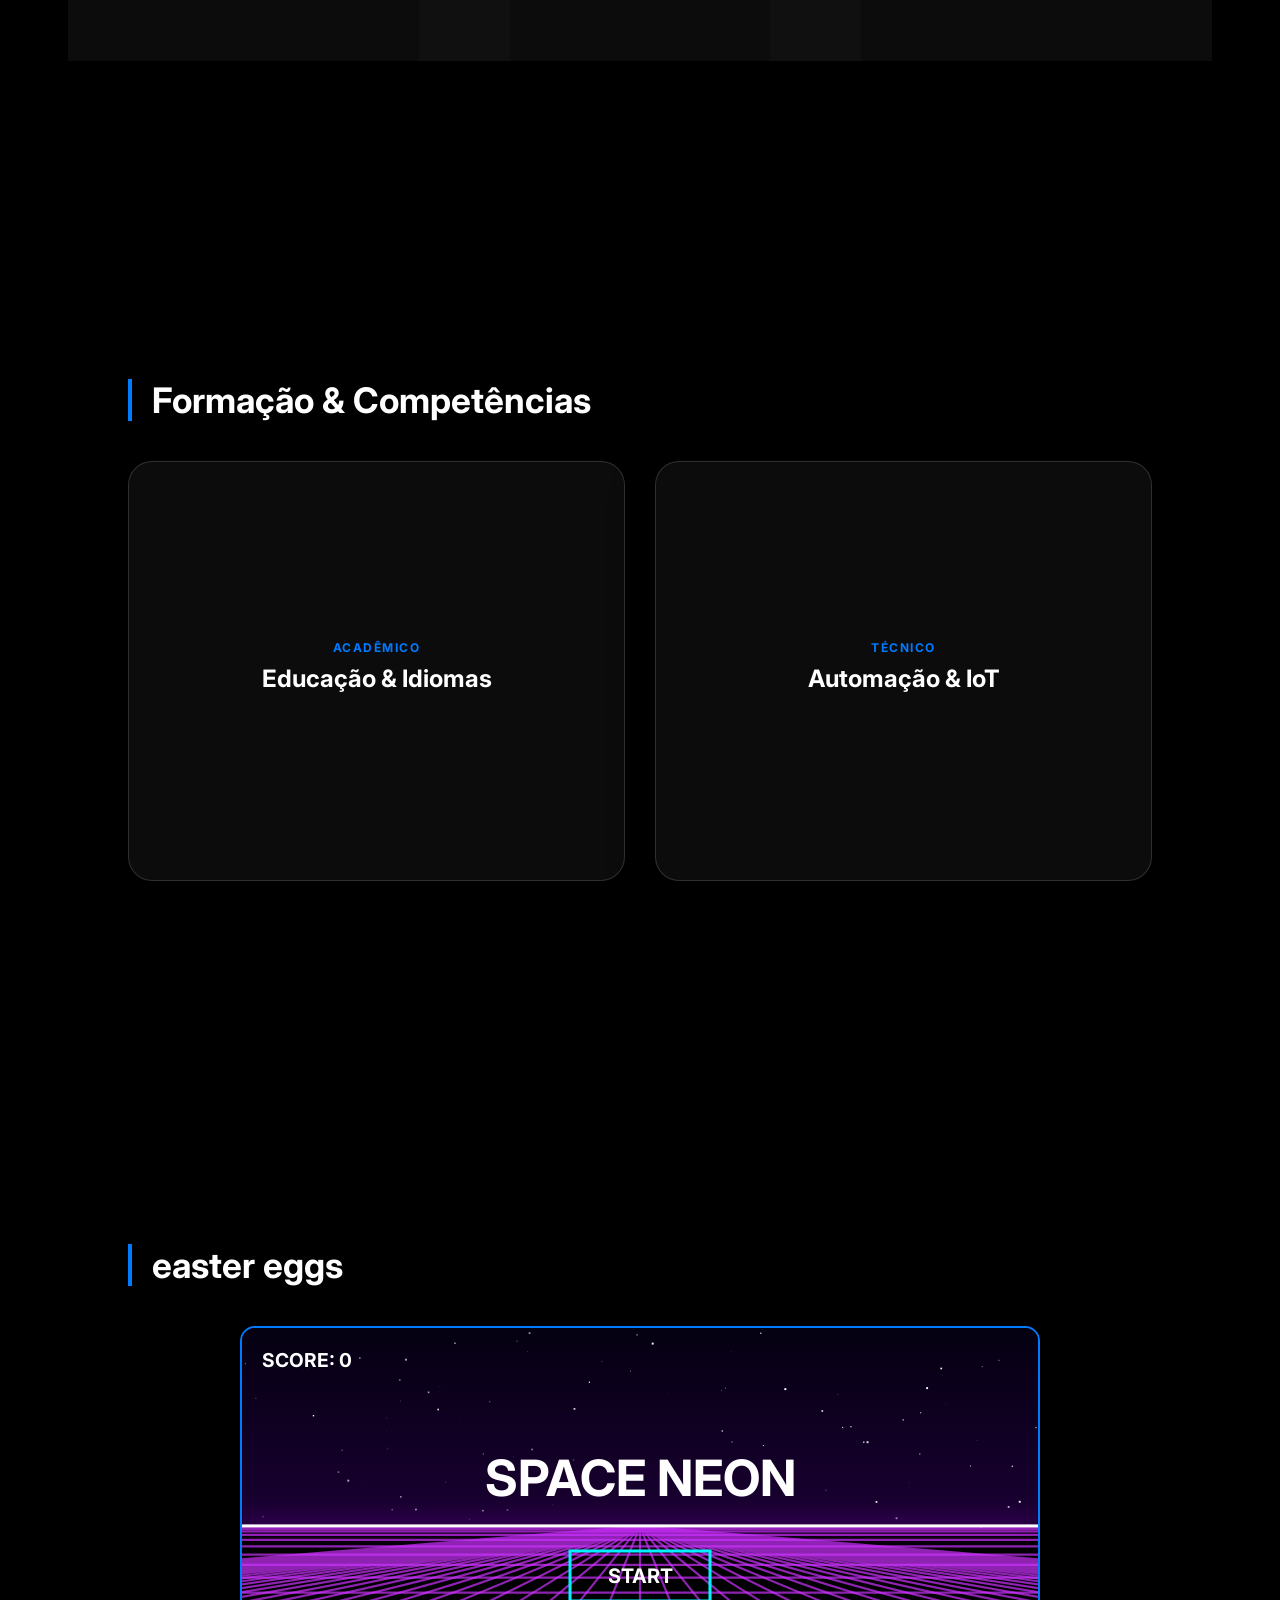
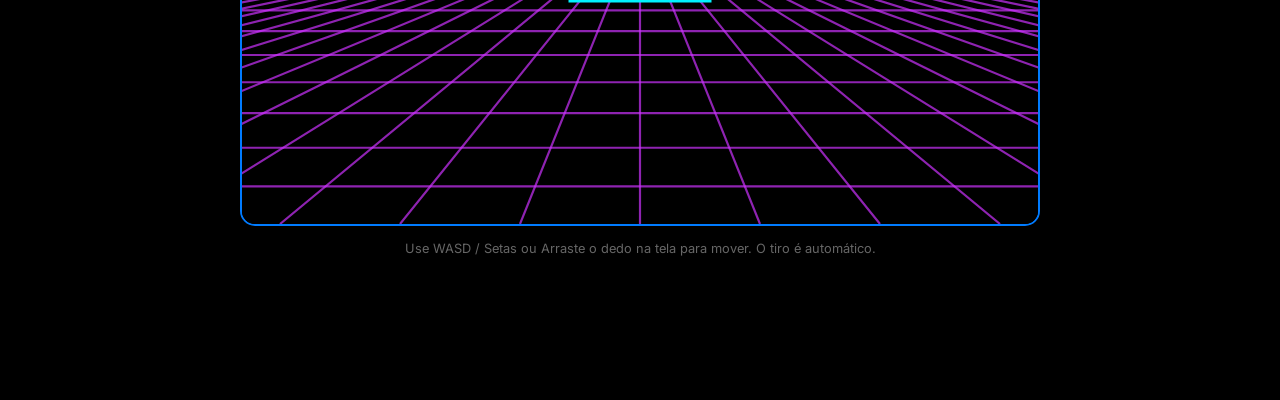
==== commit ae0e7fa0: "Atualizado texto" ====
--- a/index.html
+++ b/index.html
@@ -182,10 +182,15 @@
                         </div>
                         <div class="flip-card-back">
                             <ul>
-                                <li>colocar coisas importantes e legais</li>
+                                <p>Nos quatro anos de Halliburton, tive a oportunidade de participar de projetos pioneiros
+                                    no mundo e no Brasil de completação inteligente com aquisição de dados na superfície e
+                                    automação referente à aquisição de dados, Operações offshore e onshore perfuração,
+                                    workover. Responsável pela implementação de soluções de Edge Computing para
+                                    otimização de fluxos de dados industriais, integrando protocolos de Óleo e Gás
+                                    (WITS/WITSML) com infraestrutura de rede moderna (Ethernet, Profibus, LoRaWAN).</p>
                                 <li>Operação MPD: controle de poço, rig-up, relatórios e reuniões com cliente.</li>
                                 <li>Shop Leader Base: Gestão do setor MPD e logística.</li>
-                                <li>Well Testing - SDAS: Teste de produção e slickline.</li>
+                                <li>Well Testing & SDAS: Teste de produção e manutenção de insturmentaçã<ol></ol>.</li>
                             </ul>
                             <div class="tech-stack">
                                 <img src="icon/icons8-docker-48.png" class="icon-small" title="Docker">
@@ -205,6 +210,7 @@
                         </div>
                         <div class="flip-card-back">
                             <ul>
+                                <li><li>
                                 <li>Projetos de infraestrutura de rede e cabeamento estruturado.</li>
                                 <li>Dimensionamento de sistemas de baixa tensão.</li>
                                 <li>Elaboração de projetos elétricos.</li>
@@ -222,7 +228,12 @@
                         </div>
                         <div class="flip-card-back">
                             <ul>
-                                <li>Manutenção de fibra ótica e rádio telecomunicação.</li>
+                                <p>Foi onde aprendi sobre redes, procedimentos e padrões na indústria:
+                                    enlaces de rádio, fibra óptica e painéis solares. Trabalhei com gerenciamento 
+                                    de servidores e organização de rede, além de lidar com a gestão de ativos, 
+                                    estoque e compra de equipamentos. Também realizei o dimensionamento de energias 
+                                    renováveis (painéis solares), projeto e montagem de sites de telecomunicações.</p>
+                                <li>Manutenção e instalação de fibra ótica e rádio telecomunicação.</li>
                                 <li>Instalação de sistemas de energia renovável.</li>
                                 <li>Infraestrutura de redes e sistemas.</li>
                             </ul>
